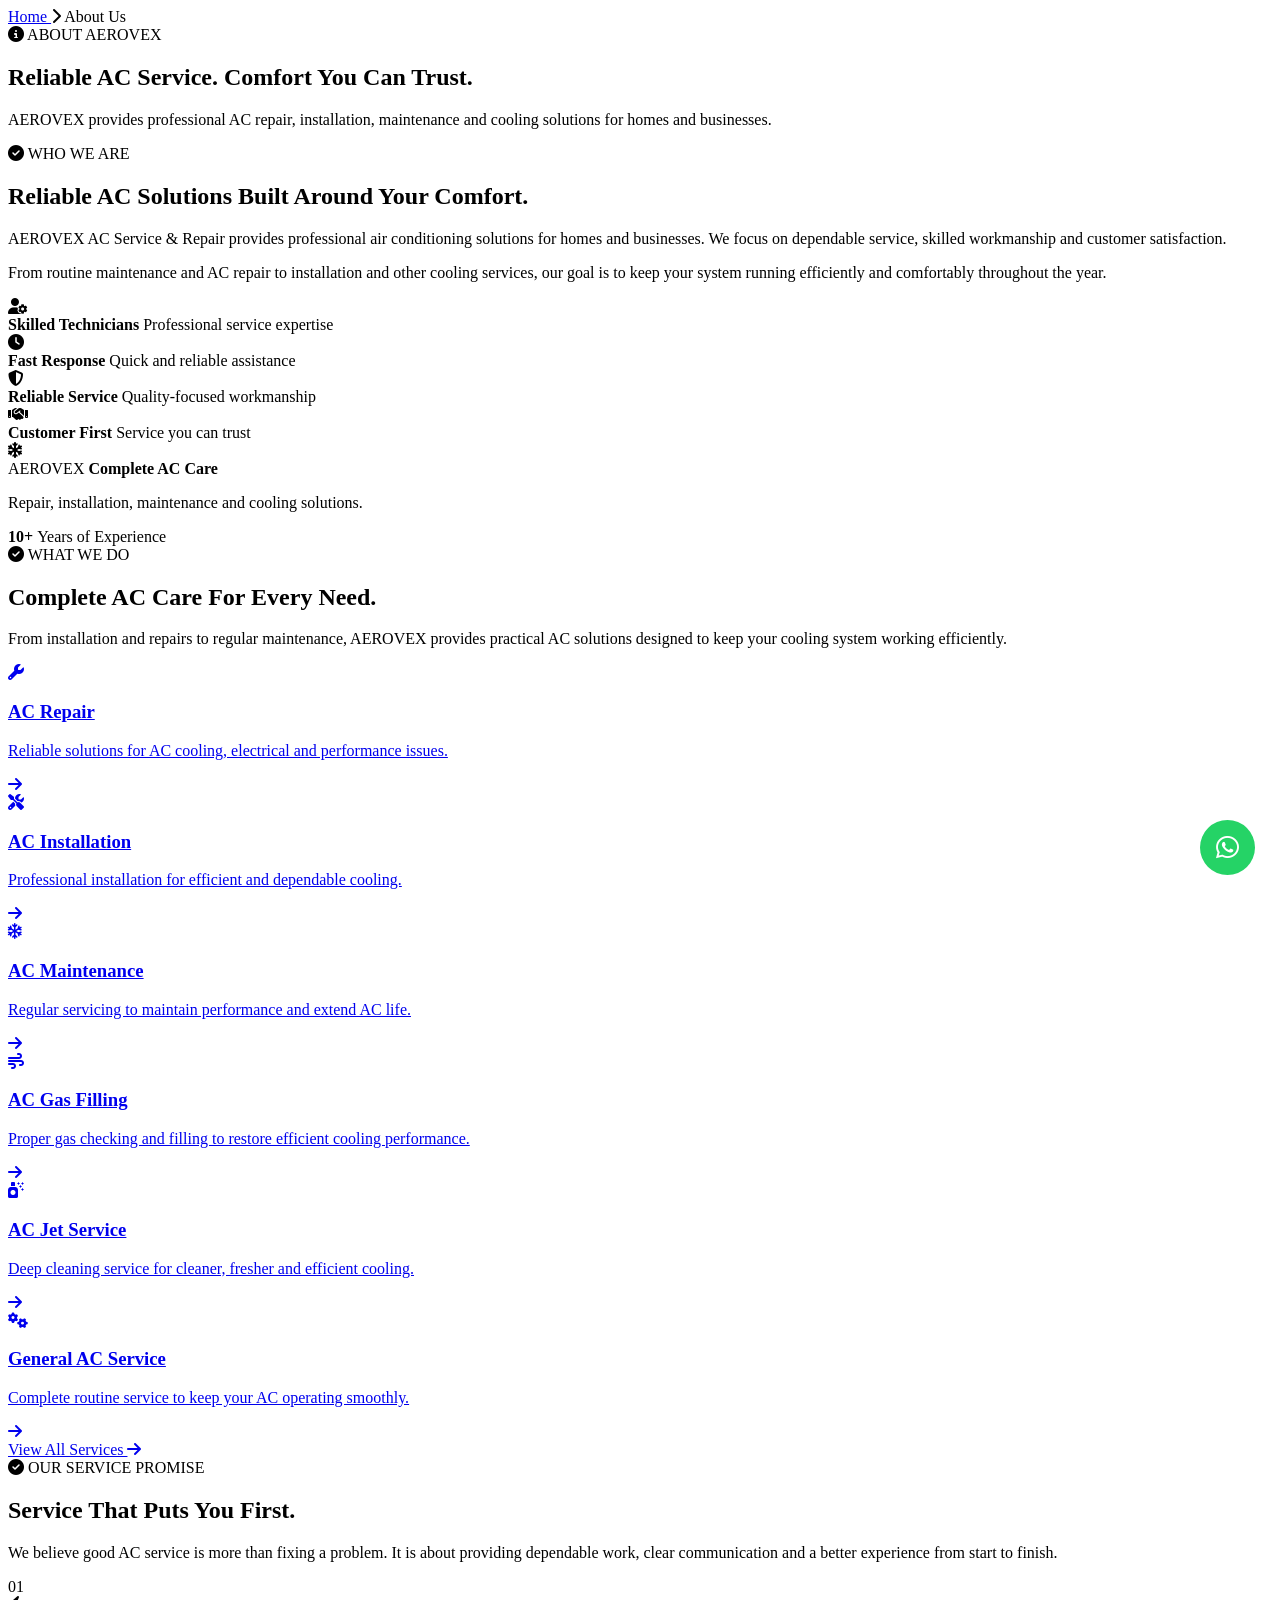
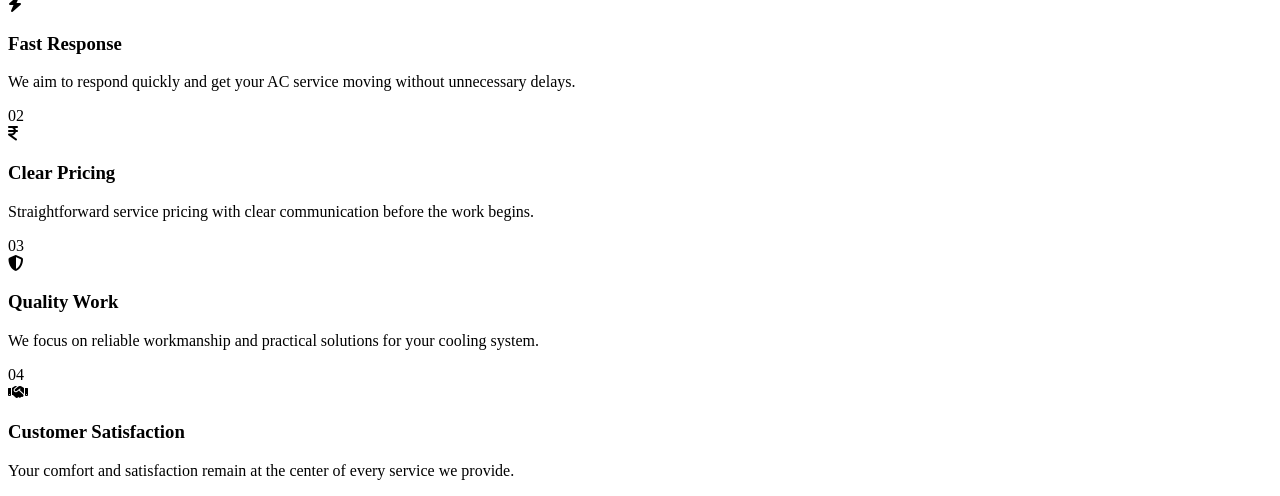
==== about.html @ 87522fe1 "Add files via upload" ====
<!DOCTYPE html>
<html lang="en">

<head>
    <meta charset="UTF-8">
    <meta name="viewport" content="width=device-width, initial-scale=1.0">

    <title>AEROVEX AC Service & Repair</title>

    <meta name="description" content="Professional AC Repair, Installation, Gas Filling & Maintenance Services.">

    <!-- Google Fonts -->
    <link rel="preconnect" href="https://fonts.googleapis.com">

    <link rel="preconnect" href="https://fonts.gstatic.com" crossorigin>

    <link
        href="https://fonts.googleapis.com/css2?family=Inter:wght@300;400;500;600;700&family=Poppins:wght@400;500;600;700;800&display=swap"
        rel="stylesheet">

    <!-- Font Awesome -->
    <link rel="stylesheet" href="https://cdnjs.cloudflare.com/ajax/libs/font-awesome/6.7.2/css/all.min.css">

    <!-- CSS -->
    <link rel="stylesheet" href="assets/css/variables.css">
    <link rel="stylesheet" href="assets/css/style.css">
    <link rel="stylesheet" href="assets/css/home.css">
    <link rel="stylesheet" href="assets/css/reusable.css">
    <link rel="stylesheet" href="assets/css/about.css">


    <!-- Favicon -->
    <link rel="icon" href="images/logo/favicon.png">
</head>

<body>


    <main>


        <!-- ==================================================
                    header
================================================== -->
        <header>
            <div id="header"></div>
        </header>


        <section class="about-hero">

            <div class="container">

                <div class="about-hero-content">

                    <div class="about-breadcrumb">

                        <a href="index.html">
                            Home
                        </a>

                        <i class="fa-solid fa-chevron-right"></i>

                        <span>
                            About Us
                        </span>

                    </div>


                    <span class="about-hero-tag">

                        <i class="fa-solid fa-circle-info"></i>

                        ABOUT AEROVEX

                    </span>


                    <h1>
                        Reliable AC Service.
                        <span>Comfort You Can Trust.</span>
                    </h1>


                    <p>
                        AEROVEX provides professional AC repair, installation,
                        maintenance and cooling solutions for homes and businesses.
                    </p>

                </div>

            </div>

        </section>


        <!-- =====================================================
     WHO WE ARE
===================================================== -->

        <section class="about-who">

            <div class="container">

                <div class="about-who-wrapper">

                    <!-- LEFT CONTENT -->

                    <div class="about-who-content">

                        <span class="about-section-tag">

                            <i class="fa-solid fa-circle-check"></i>

                            WHO WE ARE

                        </span>


                        <h2>
                            Reliable AC Solutions
                            <span>Built Around Your Comfort.</span>
                        </h2>


                        <p>
                            AEROVEX AC Service & Repair provides professional
                            air conditioning solutions for homes and businesses.
                            We focus on dependable service, skilled workmanship
                            and customer satisfaction.
                        </p>


                        <p>
                            From routine maintenance and AC repair to installation
                            and other cooling services, our goal is to keep your
                            system running efficiently and comfortably throughout
                            the year.
                        </p>


                        <!-- Highlights -->

                        <div class="about-who-highlights">

                            <div class="about-highlight">

                                <div class="about-highlight-icon">
                                    <i class="fa-solid fa-user-gear"></i>
                                </div>

                                <div>
                                    <strong>
                                        Skilled Technicians
                                    </strong>

                                    <span>
                                        Professional service expertise
                                    </span>
                                </div>

                            </div>


                            <div class="about-highlight">

                                <div class="about-highlight-icon">
                                    <i class="fa-solid fa-clock"></i>
                                </div>

                                <div>
                                    <strong>
                                        Fast Response
                                    </strong>

                                    <span>
                                        Quick and reliable assistance
                                    </span>
                                </div>

                            </div>


                            <div class="about-highlight">

                                <div class="about-highlight-icon">
                                    <i class="fa-solid fa-shield-halved"></i>
                                </div>

                                <div>
                                    <strong>
                                        Reliable Service
                                    </strong>

                                    <span>
                                        Quality-focused workmanship
                                    </span>

                                </div>

                            </div>


                            <div class="about-highlight">

                                <div class="about-highlight-icon">
                                    <i class="fa-solid fa-handshake"></i>
                                </div>

                                <div>
                                    <strong>
                                        Customer First
                                    </strong>

                                    <span>
                                        Service you can trust
                                    </span>

                                </div>

                            </div>

                        </div>

                    </div>


                    <!-- RIGHT VISUAL -->

                    <div class="about-who-visual">

                        <div class="about-info-card">

                            <div class="about-info-icon">
                                <i class="fa-solid fa-snowflake"></i>
                            </div>

                            <span>
                                AEROVEX
                            </span>

                            <strong>
                                Complete AC
                                Care
                            </strong>

                            <p>
                                Repair, installation,
                                maintenance and
                                cooling solutions.
                            </p>

                        </div>


                        <div class="about-stat-card">

                            <strong>
                                10+
                            </strong>

                            <span>
                                Years of
                                Experience
                            </span>

                        </div>

                    </div>

                </div>

            </div>

        </section>




        <!-- =====================================================
     WHAT WE DO
===================================================== -->

        <section class="about-services">

            <div class="container">

                <!-- Section Heading -->

                <div class="about-services-heading">

                    <span class="about-section-tag">

                        <i class="fa-solid fa-circle-check"></i>

                        WHAT WE DO

                    </span>


                    <h2>
                        Complete AC Care
                        <span>For Every Need.</span>
                    </h2>


                    <p>
                        From installation and repairs to regular maintenance,
                        AEROVEX provides practical AC solutions designed to keep
                        your cooling system working efficiently.
                    </p>

                </div>


                <!-- Services Grid -->

                <div class="about-services-grid">


                    <!-- Repair -->

                    <a href="repair.html" class="about-service-card">

                        <div class="about-service-icon">

                            <i class="fa-solid fa-wrench"></i>

                        </div>

                        <div class="about-service-content">

                            <h3>
                                AC Repair
                            </h3>

                            <p>
                                Reliable solutions for AC cooling,
                                electrical and performance issues.
                            </p>

                        </div>

                        <span class="about-service-arrow">

                            <i class="fa-solid fa-arrow-right"></i>

                        </span>

                    </a>


                    <!-- Installation -->

                    <a href="installation.html" class="about-service-card">

                        <div class="about-service-icon">

                            <i class="fa-solid fa-screwdriver-wrench"></i>

                        </div>

                        <div class="about-service-content">

                            <h3>
                                AC Installation
                            </h3>

                            <p>
                                Professional installation for efficient
                                and dependable cooling.
                            </p>

                        </div>

                        <span class="about-service-arrow">

                            <i class="fa-solid fa-arrow-right"></i>

                        </span>

                    </a>


                    <!-- Maintenance -->

                    <a href="maintenance.html" class="about-service-card">

                        <div class="about-service-icon">

                            <i class="fa-regular fa-snowflake"></i>

                        </div>

                        <div class="about-service-content">

                            <h3>
                                AC Maintenance
                            </h3>

                            <p>
                                Regular servicing to maintain performance
                                and extend AC life.
                            </p>

                        </div>

                        <span class="about-service-arrow">

                            <i class="fa-solid fa-arrow-right"></i>

                        </span>

                    </a>


                    <!-- Gas Filling -->

                    <a href="services.html" class="about-service-card">

                        <div class="about-service-icon">

                            <i class="fa-solid fa-wind"></i>

                        </div>

                        <div class="about-service-content">

                            <h3>
                                AC Gas Filling
                            </h3>

                            <p>
                                Proper gas checking and filling to restore
                                efficient cooling performance.
                            </p>

                        </div>

                        <span class="about-service-arrow">

                            <i class="fa-solid fa-arrow-right"></i>

                        </span>

                    </a>


                    <!-- Jet Service -->

                    <a href="services.html" class="about-service-card">

                        <div class="about-service-icon">

                            <i class="fa-solid fa-spray-can-sparkles"></i>

                        </div>

                        <div class="about-service-content">

                            <h3>
                                AC Jet Service
                            </h3>

                            <p>
                                Deep cleaning service for cleaner,
                                fresher and efficient cooling.
                            </p>

                        </div>

                        <span class="about-service-arrow">

                            <i class="fa-solid fa-arrow-right"></i>

                        </span>

                    </a>


                    <!-- General Service -->

                    <a href="services.html" class="about-service-card">

                        <div class="about-service-icon">

                            <i class="fa-solid fa-gears"></i>

                        </div>

                        <div class="about-service-content">

                            <h3>
                                General AC Service
                            </h3>

                            <p>
                                Complete routine service to keep your
                                AC operating smoothly.
                            </p>

                        </div>

                        <span class="about-service-arrow">

                            <i class="fa-solid fa-arrow-right"></i>

                        </span>

                    </a>

                </div>


                <!-- View All -->

                <div class="about-services-action">

                    <a href="services.html" class="about-services-btn">

                        View All Services

                        <i class="fa-solid fa-arrow-right"></i>

                    </a>

                </div>

            </div>

        </section>




        <!-- =====================================================
     OUR SERVICE PROMISE
===================================================== -->

        <section class="service-promise">

            <div class="container">

                <div class="promise-wrapper">

                    <!-- LEFT -->

                    <div class="promise-heading">

                        <span class="about-section-tag">

                            <i class="fa-solid fa-circle-check"></i>

                            OUR SERVICE PROMISE

                        </span>

                        <h2>
                            Service That Puts
                            <span>You First.</span>
                        </h2>

                        <p>
                            We believe good AC service is more than fixing a problem.
                            It is about providing dependable work, clear communication
                            and a better experience from start to finish.
                        </p>

                    </div>


                    <!-- RIGHT -->

                    <div class="promise-list">

                        <div class="promise-item">

                            <div class="promise-number">
                                01
                            </div>

                            <div class="promise-icon">
                                <i class="fa-solid fa-bolt"></i>
                            </div>

                            <div class="promise-content">

                                <h3>
                                    Fast Response
                                </h3>

                                <p>
                                    We aim to respond quickly and get your AC
                                    service moving without unnecessary delays.
                                </p>

                            </div>

                        </div>


                        <div class="promise-item">

                            <div class="promise-number">
                                02
                            </div>

                            <div class="promise-icon">
                                <i class="fa-solid fa-indian-rupee-sign"></i>
                            </div>

                            <div class="promise-content">

                                <h3>
                                    Clear Pricing
                                </h3>

                                <p>
                                    Straightforward service pricing with clear
                                    communication before the work begins.
                                </p>

                            </div>

                        </div>


                        <div class="promise-item">

                            <div class="promise-number">
                                03
                            </div>

                            <div class="promise-icon">
                                <i class="fa-solid fa-shield-halved"></i>
                            </div>

                            <div class="promise-content">

                                <h3>
                                    Quality Work
                                </h3>

                                <p>
                                    We focus on reliable workmanship and practical
                                    solutions for your cooling system.
                                </p>

                            </div>

                        </div>


                        <div class="promise-item">

                            <div class="promise-number">
                                04
                            </div>

                            <div class="promise-icon">
                                <i class="fa-solid fa-handshake"></i>
                            </div>

                            <div class="promise-content">

                                <h3>
                                    Customer Satisfaction
                                </h3>

                                <p>
                                    Your comfort and satisfaction remain at the
                                    center of every service we provide.
                                </p>

                            </div>

                        </div>

                    </div>

                </div>

            </div>

        </section>



        <!-- =====================================================
     CTA
===================================================== -->
        <section class="cta">
            <div id="cta"></div>
        </section>




        <!-- =====================================================
     Footer SECTION
===================================================== -->
        <section>
            <div id="footer"></div>
        </section>

    </main>

    <!-- Floating WhatsApp -->

    <a href="https://wa.me/919876543210" target="_blank" rel="noopener" style="
        position: fixed;
        right: 25px;
        bottom: 25px;
        width: 55px;
        height: 55px;
        background: #25D366;
        color: white;
        border-radius: 50%;
        display: flex;
        align-items: center;
        justify-content: center;
        font-size: 26px;
        text-decoration: none;
        z-index: 999999;
    ">
        <i class="fa-brands fa-whatsapp"></i>
    </a>

    <!-- JavaScript -->

    <script src="js/main.js"></script>


</body>

</html>
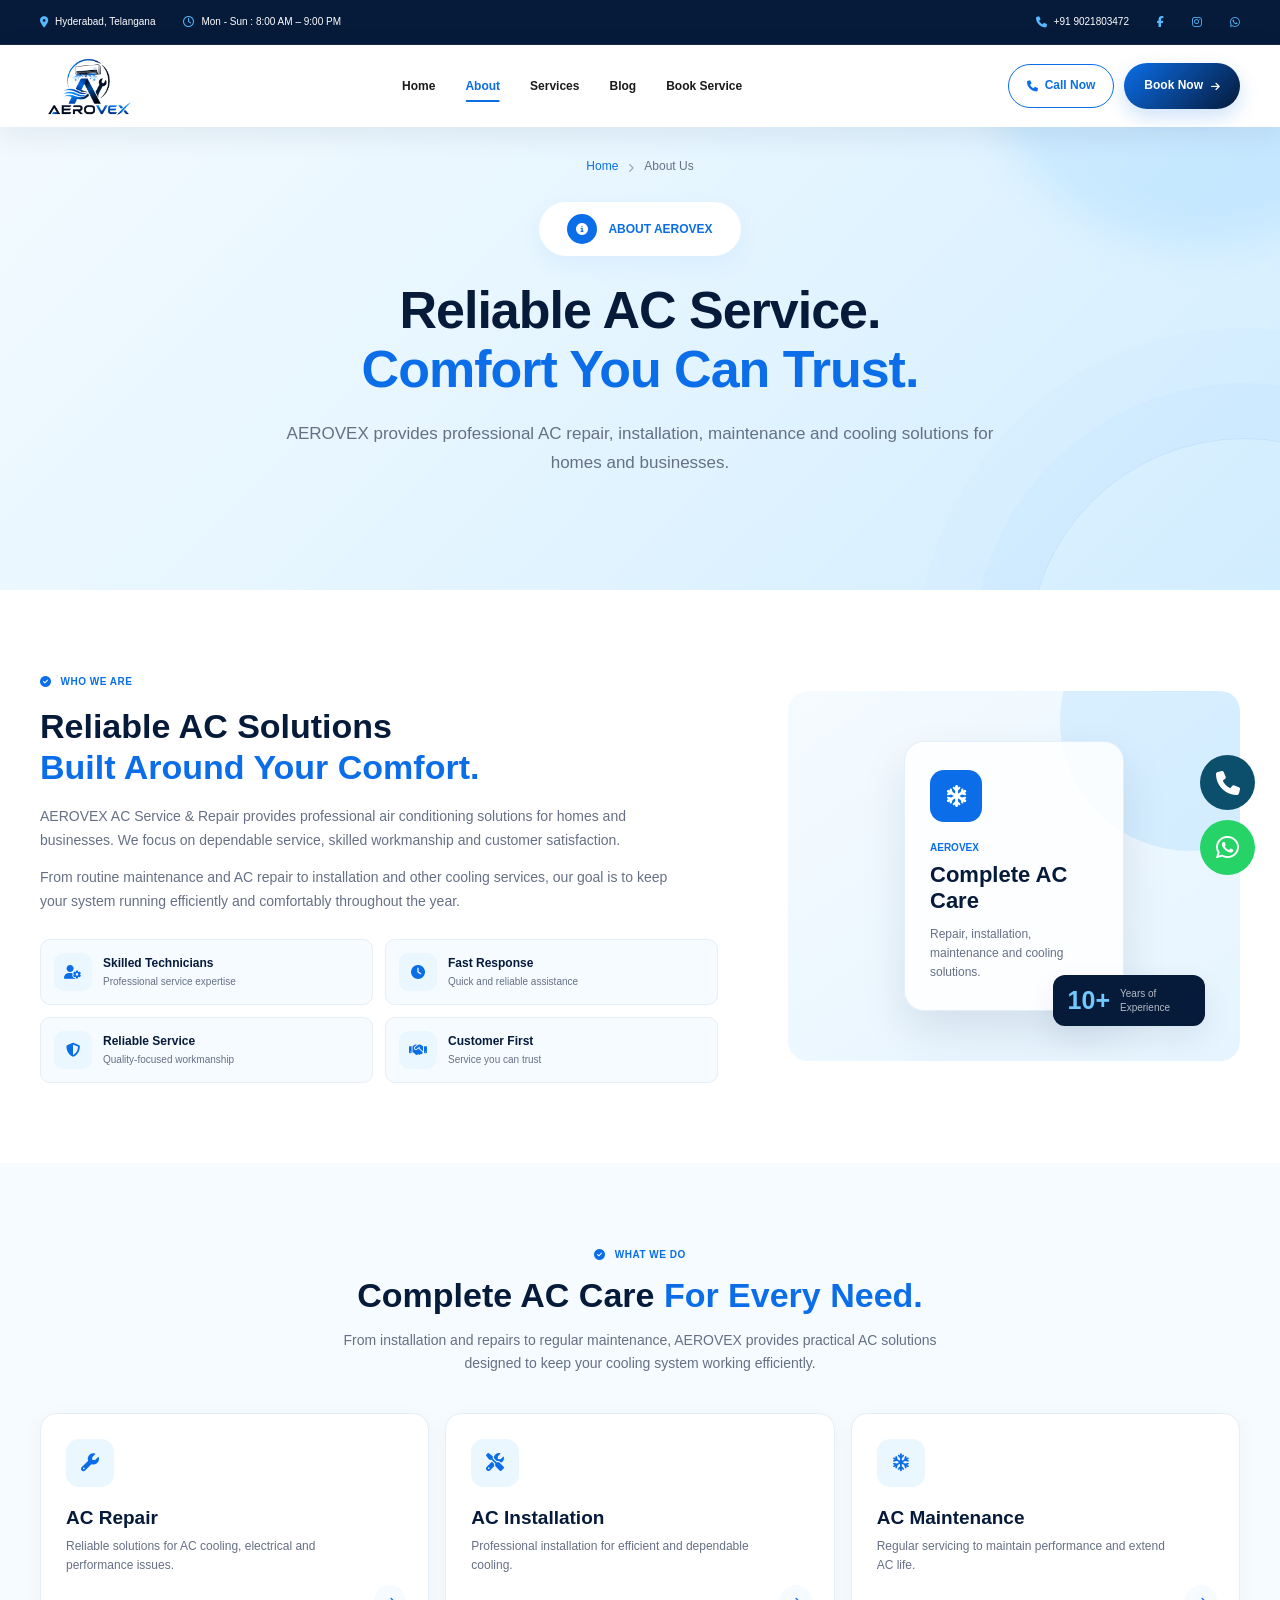
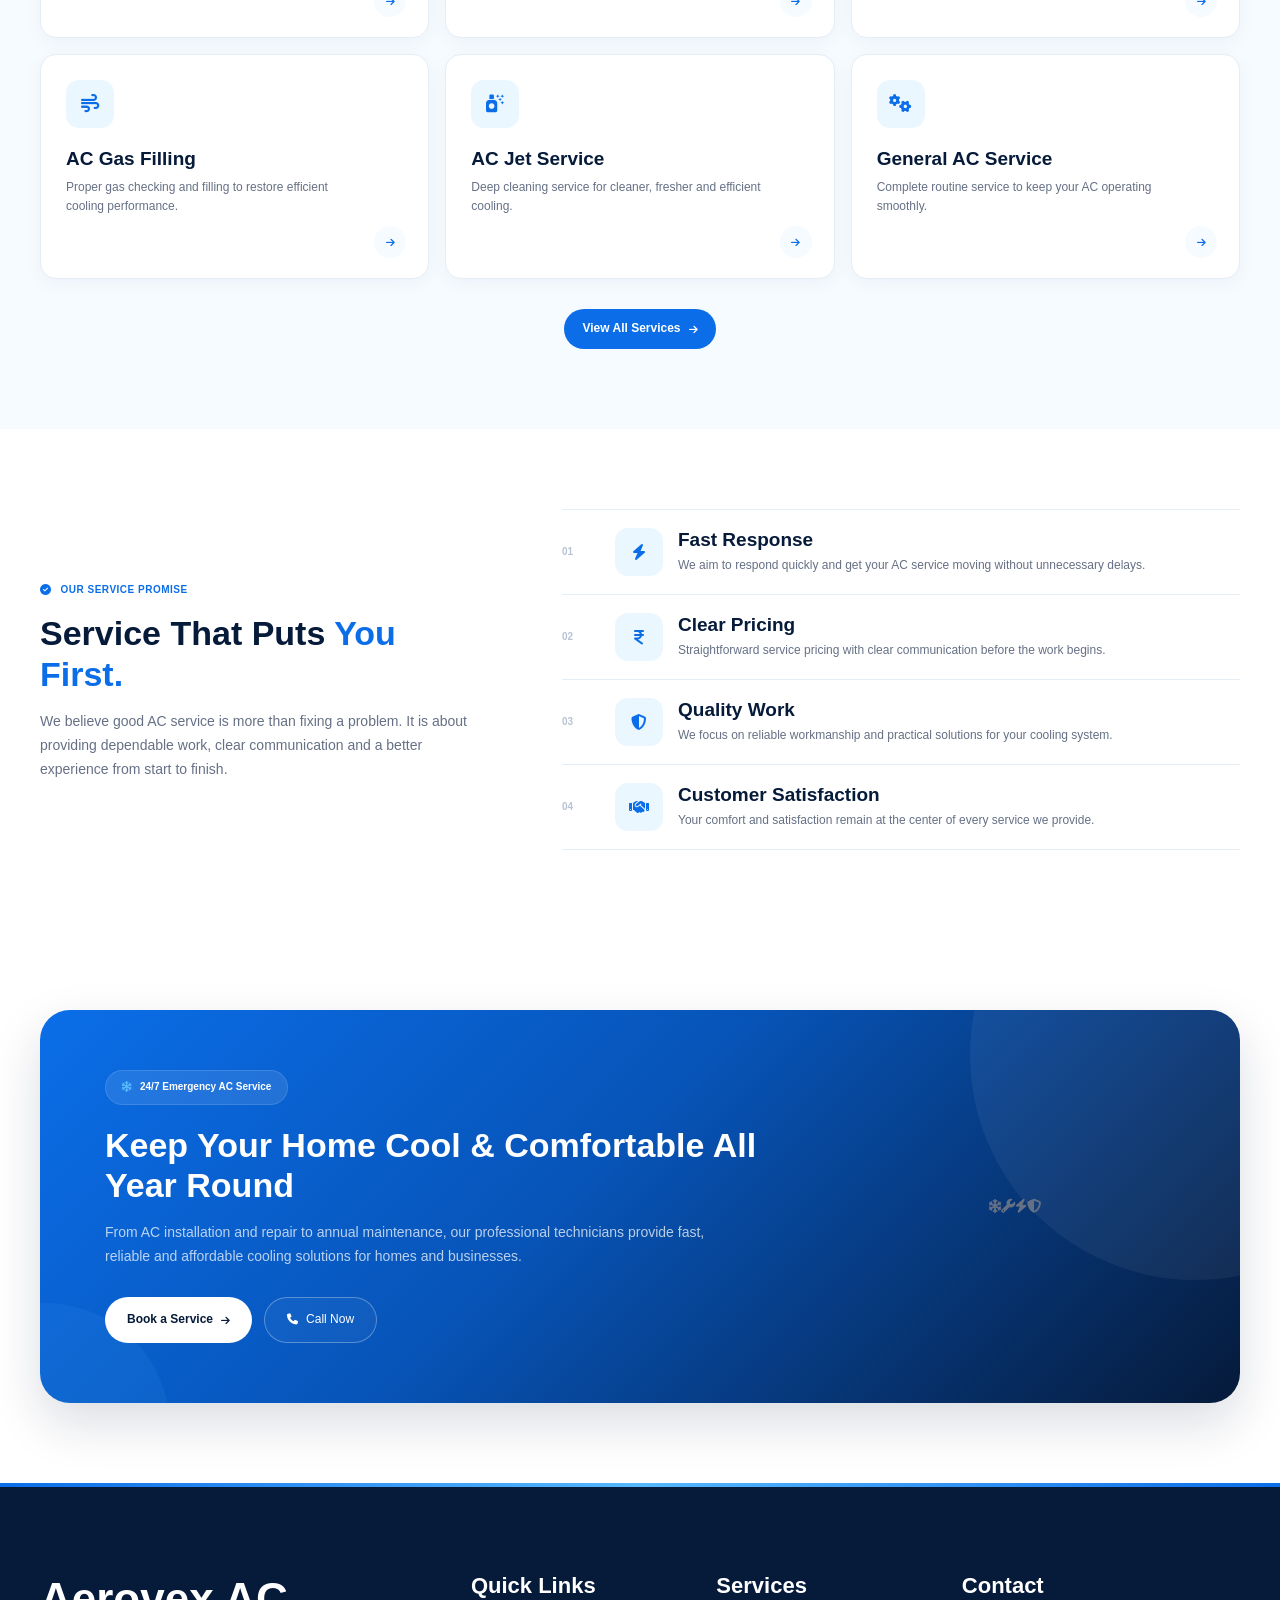
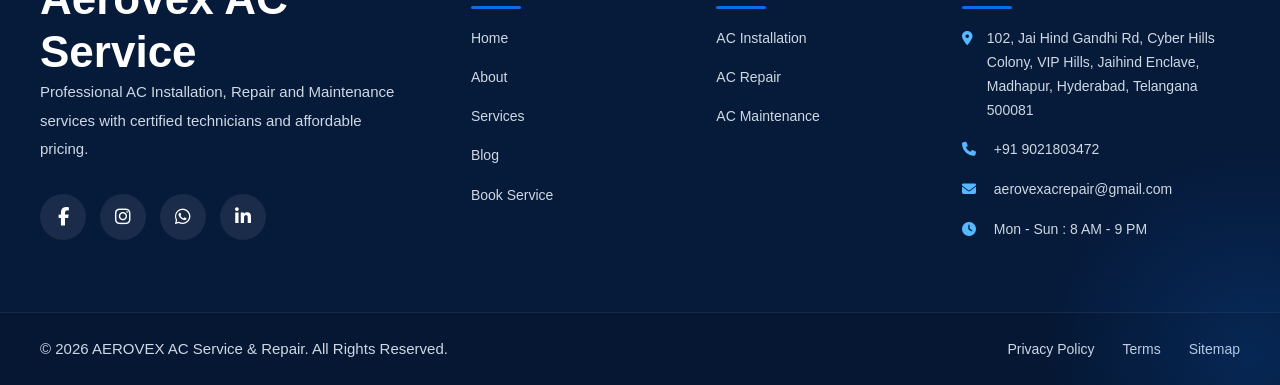
==== commit 3c5e05af: "Update about.html" ====
--- a/about.html
+++ b/about.html
@@ -705,6 +705,25 @@
         </section>
 
     </main>
+<!-- Call Button -->
+<a href="tel:+919021803472" style="
+    position: fixed;
+    right: 25px;
+    bottom: 90px;
+    width: 55px;
+    height: 55px;
+    background: #0B4F6C;
+    color: white;
+    border-radius: 50%;
+    display: flex;
+    align-items: center;
+    justify-content: center;
+    font-size: 24px;
+    text-decoration: none;
+    z-index: 999999;
+">
+    <i class="fa-solid fa-phone"></i>
+</a>
 
     <!-- Floating WhatsApp -->
 
@@ -734,4 +753,4 @@
 
 </body>
 
-</html>+</html>
--- a/assets/css/variables.css
+++ b/assets/css/variables.css
@@ -0,0 +1,189 @@
+/* =====================================================
+   AEROVEX GLOBAL VARIABLES
+===================================================== */
+
+:root {
+
+   /* ==============================
+       COLORS
+    ============================== */
+
+   --primary-blue: #0B6EE8;
+   --dark-navy: #061A3A;
+   --deep-blue: #0754B8;
+   --sky-blue: #56B8FF;
+
+   --light-blue: #EAF7FF;
+   --soft-blue: #F5FBFF;
+
+   --white: #FFFFFF;
+   --black: #111827;
+
+   --text-dark: #172B4D;
+   --text-body: #667085;
+   --text-light: #98A2B3;
+
+   --border-light: #E5EDF5;
+
+
+   /* ==============================
+       FONTS
+    ============================== */
+
+   --font-heading: "Poppins", sans-serif;
+   --font-body: "Inter", sans-serif;
+
+
+   /* ==============================
+       GLOBAL FONT SIZES
+    ============================== */
+
+   --fs-xs: 10px;
+   --fs-sm: 12px;
+   --fs-base: 14px;
+   --fs-md: 15px;
+   --fs-lg: 17px;
+
+
+   /* ==============================
+       HEADINGS
+    ============================== */
+
+   --fs-h6: 16px;
+   --fs-h5: 19px;
+   --fs-h4: 22px;
+   --fs-h3: 26px;
+   --fs-h2: 34px;
+   --fs-h1: 44px;
+
+
+   /* ==============================
+       LINE HEIGHT
+    ============================== */
+
+   --lh-tight: 1.15;
+
+   --lh-heading: 1.20;
+
+   --lh-body: 1.65;
+
+
+   /* ==============================
+       SPACING
+    ============================== */
+
+   --section-padding: 80px;
+
+   --container-width: 1200px;
+
+
+   /* ==============================
+       BORDER RADIUS
+    ============================== */
+
+   --radius-sm: 7px;
+
+   --radius-md: 10px;
+
+   --radius-lg: 16px;
+
+   --radius-xl: 20px;
+
+
+   /* ==============================
+       SHADOWS
+    ============================== */
+
+   --shadow-sm:
+      0 5px 15px rgba(6, 26, 58, 0.06);
+
+   --shadow-md:
+      0 12px 30px rgba(6, 26, 58, 0.08);
+
+   --shadow-lg:
+      0 20px 50px rgba(6, 26, 58, 0.12);
+
+}
+
+
+/* =====================================================
+   TABLET
+===================================================== */
+
+@media (max-width: 991px) {
+
+   :root {
+
+      --fs-h1: 38px;
+
+      --fs-h2: 31px;
+
+      --fs-h3: 24px;
+
+      --fs-h4: 21px;
+
+      --fs-h5: 18px;
+
+      --fs-base: 14px;
+
+      --section-padding: 70px;
+
+   }
+
+}
+
+
+/* =====================================================
+   MOBILE
+===================================================== */
+
+@media (max-width: 767px) {
+
+   :root {
+
+      --fs-base: 13px;
+
+      --fs-sm: 11px;
+
+      --fs-h1: 32px;
+
+      --fs-h2: 27px;
+
+      --fs-h3: 22px;
+
+      --fs-h4: 19px;
+
+      --fs-h5: 17px;
+
+      --section-padding: 60px;
+
+   }
+
+}
+
+
+/* =====================================================
+   SMALL MOBILE
+===================================================== */
+
+@media (max-width: 480px) {
+
+   :root {
+
+      --fs-h1: 29px;
+
+      --fs-h2: 25px;
+
+      --fs-h3: 21px;
+
+      --fs-h4: 18px;
+
+      --fs-h5: 16px;
+
+      --fs-base: 13px;
+
+      --section-padding: 55px;
+
+   }
+
+}
--- a/assets/css/style.css
+++ b/assets/css/style.css
@@ -0,0 +1,209 @@
+/* =====================================================
+   AEROVEX GLOBAL RESET
+===================================================== */
+
+* {
+    margin: 0;
+    padding: 0;
+    box-sizing: border-box;
+}
+
+
+/* =====================================================
+   HTML
+===================================================== */
+
+html {
+    scroll-behavior: smooth;
+}
+
+
+/* =====================================================
+   BODY
+===================================================== */
+
+body {
+    margin: 0;
+
+    font-family: var(--font-body);
+
+    font-size: var(--fs-base);
+
+    font-weight: 400;
+
+    line-height: var(--lh-body);
+
+    color: var(--text-body);
+
+    background: var(--white);
+
+    overflow-x: hidden;
+}
+
+
+/* =====================================================
+   HEADINGS
+===================================================== */
+
+h1,
+h2,
+h3,
+h4,
+h5,
+h6 {
+    margin: 0;
+
+    font-family: var(--font-heading);
+
+    color: var(--dark-navy);
+
+    line-height: var(--lh-heading);
+
+    font-weight: 600;
+}
+
+
+h1 {
+    font-size: var(--fs-h1);
+}
+
+
+h2 {
+    font-size: var(--fs-h2);
+}
+
+
+h3 {
+    font-size: var(--fs-h3);
+}
+
+
+h4 {
+    font-size: var(--fs-h4);
+}
+
+
+h5 {
+    font-size: var(--fs-h5);
+}
+
+
+h6 {
+    font-size: var(--fs-h6);
+}
+
+
+/* =====================================================
+   PARAGRAPH
+===================================================== */
+
+p {
+    margin: 0;
+
+    font-family: var(--font-body);
+
+    font-size: var(--fs-base);
+
+    line-height: var(--lh-body);
+}
+
+
+/* =====================================================
+   LINKS
+===================================================== */
+
+a {
+    color: inherit;
+
+    text-decoration: none;
+}
+
+
+/* =====================================================
+   IMAGES
+===================================================== */
+
+img {
+    display: block;
+
+    max-width: 100%;
+
+    height: auto;
+}
+
+
+/* =====================================================
+   BUTTONS
+===================================================== */
+
+button,
+input,
+textarea,
+select {
+    font-family: inherit;
+}
+
+
+/* =====================================================
+   CONTAINER
+===================================================== */
+
+.container {
+    width: min(var(--container-width),
+            calc(100% - 40px));
+
+    margin: 0 auto;
+}
+
+
+/* =====================================================
+   LISTS
+===================================================== */
+
+ul,
+ol {
+    margin: 0;
+    padding: 0;
+
+    list-style: none;
+}
+
+
+/* =====================================================
+   TABLET
+===================================================== */
+
+@media (max-width: 991px) {
+
+    .container {
+        width: min(var(--container-width),
+                calc(100% - 32px));
+    }
+
+}
+
+
+/* =====================================================
+   MOBILE
+===================================================== */
+
+@media (max-width: 767px) {
+
+    .container {
+        width: calc(100% - 30px);
+    }
+
+}
+
+
+/* =====================================================
+   SMALL MOBILE
+===================================================== */
+
+@media (max-width: 480px) {
+
+    .container {
+        width: calc(100% - 24px);
+    }
+
+}
--- a/assets/css/home.css
+++ b/assets/css/home.css
@@ -0,0 +1,4556 @@
+    /* =========================================================
+    AEROVEX - HOME PAGE
+    HERO SECTION
+    Complete Responsive CSS
+    ========================================================= */
+
+
+    /* =========================================================
+    HERO
+    ========================================================= */
+
+    .hero {
+        position: relative;
+
+        width: 100%;
+        overflow: hidden;
+
+        padding: 90px 0 100px;
+
+        background:
+            radial-gradient(circle at 85% 15%,
+                rgba(86, 184, 255, 0.32) 0%,
+                rgba(86, 184, 255, 0.12) 25%,
+                transparent 52%),
+            radial-gradient(circle at 8% 85%,
+                rgba(11, 110, 232, 0.16) 0%,
+                rgba(11, 110, 232, 0.05) 30%,
+                transparent 55%),
+            linear-gradient(135deg,
+                #f5fbff 0%,
+                #dff4ff 38%,
+                #eaf8ff 65%,
+                #ffffff 100%);
+    }
+
+
+    /* =========================================================
+    CONTAINER
+    ========================================================= */
+
+    .hero>.container {
+        width: min(1320px, 92%);
+        margin: 0 auto;
+
+        position: relative;
+        z-index: 5;
+    }
+
+
+    /* =========================================================
+    BACKGROUND DECORATION
+    ========================================================= */
+
+    .hero-bg-circle {
+        position: absolute;
+
+        border-radius: 50%;
+
+        pointer-events: none;
+
+        z-index: 0;
+    }
+
+
+    /* Top-right */
+
+    .hero-bg-circle-1 {
+        width: 520px;
+        height: 520px;
+
+        top: -270px;
+        right: -180px;
+
+        background:
+            radial-gradient(circle,
+                rgba(86, 184, 255, 0.35),
+                rgba(86, 184, 255, 0.08) 55%,
+                transparent 72%);
+
+        filter: blur(8px);
+
+        animation: heroCircleOne 12s ease-in-out infinite;
+    }
+
+
+    /* Bottom-left */
+
+    .hero-bg-circle-2 {
+        width: 430px;
+        height: 430px;
+
+        left: -230px;
+        bottom: -250px;
+
+        background:
+            radial-gradient(circle,
+                rgba(11, 110, 232, 0.20),
+                rgba(11, 110, 232, 0.05) 55%,
+                transparent 72%);
+
+        filter: blur(10px);
+
+        animation: heroCircleTwo 14s ease-in-out infinite;
+    }
+
+
+    /* =========================================================
+    HERO WRAPPER
+    ========================================================= */
+
+    .hero-wrapper {
+        display: grid;
+
+        grid-template-columns:
+            minmax(0, 1fr) minmax(420px, 0.9fr);
+
+        align-items: center;
+
+        gap: 70px;
+
+        min-height: 610px;
+    }
+
+
+    /* =========================================================
+    HERO CONTENT
+    ========================================================= */
+
+    .hero-content {
+        position: relative;
+
+        z-index: 10;
+
+        max-width: 680px;
+        min-height: 460px;
+    }
+
+
+    /* =========================================================
+    BADGE
+    ========================================================= */
+
+    .hero-badge {
+        display: inline-flex;
+
+        align-items: center;
+
+        gap: 9px;
+
+        padding: 11px 18px;
+
+        margin-bottom: 23px;
+
+        border: 1px solid rgba(11, 110, 232, 0.10);
+
+        border-radius: 50px;
+
+        background: rgba(255, 255, 255, 0.78);
+
+        color: #0b6ee8;
+
+        font-family: "Poppins", sans-serif;
+
+        font-size: 14px;
+
+        font-weight: 600;
+
+        line-height: 1;
+
+        box-shadow:
+            0 8px 25px rgba(11, 110, 232, 0.08);
+
+        backdrop-filter: blur(12px);
+        -webkit-backdrop-filter: blur(12px);
+
+        animation:
+            heroFadeUp 0.8s ease both;
+    }
+
+
+    .hero-badge-icon {
+        display: flex;
+
+        align-items: center;
+        justify-content: center;
+
+        font-size: 16px;
+    }
+
+
+    /* =========================================================
+    HEADING
+    ========================================================= */
+
+    .hero-content h1 {
+        max-width: 680px;
+
+        margin: 0 0 22px;
+
+        color: #061a3a;
+
+        font-family: "Poppins", sans-serif;
+
+        font-size: clamp(42px, 5vw, 68px);
+
+        font-weight: 700;
+
+        line-height: 1.08;
+
+        letter-spacing: -1.8px;
+
+        animation:
+            heroFadeUp 0.8s 0.12s ease both;
+    }
+
+
+    .hero-content h1 span {
+        position: relative;
+
+        display: inline-block;
+
+        color: #0b6ee8;
+    }
+
+
+    /* Blue underline */
+
+    .hero-content h1 span::after {
+        content: "";
+
+        position: absolute;
+
+        left: 2px;
+        right: 2px;
+
+        bottom: -5px;
+
+        height: 4px;
+
+        border-radius: 20px;
+
+        background: rgba(86, 184, 255, 0.35);
+
+        transform: scaleX(0);
+
+        transform-origin: left;
+
+        animation:
+            heroUnderline 0.8s 0.8s ease forwards;
+    }
+
+
+    /* =========================================================
+    DESCRIPTION
+    ========================================================= */
+
+    .hero-content>p {
+        max-width: 600px;
+
+        margin: 0 0 34px;
+
+        color: #5f6f82;
+
+        font-family: "Inter", sans-serif;
+
+        font-size: 17px;
+
+        font-weight: 400;
+
+        line-height: 1.8;
+
+        animation:
+            heroFadeUp 0.8s 0.24s ease both;
+    }
+
+
+    /* =========================================================
+    BUTTON AREA
+    ========================================================= */
+
+    .hero-buttons {
+        display: flex;
+
+        align-items: center;
+
+        gap: 14px;
+
+        margin-bottom: 32px;
+
+        animation:
+            heroFadeUp 0.8s 0.36s ease both;
+    }
+
+
+    /* =========================================================
+    COMMON BUTTON
+    ========================================================= */
+
+    .hero-btn {
+        min-height: 54px;
+
+        padding: 0 25px;
+
+        display: inline-flex;
+
+        align-items: center;
+
+        justify-content: center;
+
+        gap: 10px;
+
+        border-radius: 12px;
+
+        font-family: "Poppins", sans-serif;
+
+        font-size: 15px;
+
+        font-weight: 600;
+
+        text-decoration: none;
+
+        white-space: nowrap;
+
+        transition:
+            transform 0.3s ease,
+            box-shadow 0.3s ease,
+            background 0.3s ease,
+            border-color 0.3s ease,
+            color 0.3s ease;
+    }
+
+
+    /* =========================================================
+    PRIMARY BUTTON
+    ========================================================= */
+
+    .hero-btn-primary {
+        color: #ffffff;
+
+        background:
+            linear-gradient(135deg,
+                #0b6ee8 0%,
+                #0754b8 100%);
+
+        box-shadow:
+            0 12px 28px rgba(11, 110, 232, 0.25);
+    }
+
+
+    .hero-btn-primary:hover {
+        color: #ffffff;
+
+        transform: translateY(-3px);
+
+        box-shadow:
+            0 18px 38px rgba(11, 110, 232, 0.34);
+    }
+
+
+    .hero-btn-primary i {
+        transition:
+            transform 0.3s ease;
+    }
+
+
+    .hero-btn-primary:hover i {
+        transform: translateX(4px);
+    }
+
+
+    /* =========================================================
+    SECONDARY BUTTON
+    ========================================================= */
+
+    .hero-btn-secondary {
+        color: #061a3a;
+
+        background: rgba(255, 255, 255, 0.82);
+
+        border: 1.5px solid #cfe2f3;
+
+        box-shadow:
+            0 8px 22px rgba(0, 0, 0, 0.04);
+    }
+
+
+    .hero-btn-secondary:hover {
+        color: #0b6ee8;
+
+        border-color: #0b6ee8;
+
+        transform: translateY(-3px);
+
+        box-shadow:
+            0 14px 28px rgba(11, 110, 232, 0.12);
+    }
+
+
+    .hero-btn-secondary i {
+        color: #0b6ee8;
+    }
+
+
+    /* =========================================================
+    HERO FEATURES
+    ========================================================= */
+
+    .hero-features {
+        display: flex;
+
+        align-items: center;
+
+        flex-wrap: wrap;
+
+        gap: 10px 20px;
+
+        animation:
+            heroFadeUp 0.8s 0.48s ease both;
+    }
+
+
+    .hero-feature {
+        display: inline-flex;
+
+        align-items: center;
+
+        gap: 7px;
+
+        color: #344054;
+
+        font-family: "Inter", sans-serif;
+
+        font-size: 13px;
+
+        font-weight: 500;
+
+        white-space: nowrap;
+    }
+
+
+    .hero-feature i {
+        color: #0b6ee8;
+
+        font-size: 14px;
+    }
+
+
+    /* =========================================================
+    HERO VISUAL
+    ========================================================= */
+
+    .hero-visual {
+        position: relative;
+
+        width: 100%;
+
+        min-height: 610px;
+
+        display: flex;
+
+        align-items: center;
+
+        justify-content: center;
+
+        isolation: isolate;
+    }
+
+
+    /* =========================================================
+    IMAGE GLOW
+    ========================================================= */
+
+    .hero-image-glow {
+        position: absolute;
+
+        width: 470px;
+        height: 470px;
+
+        border-radius: 50%;
+
+        background:
+            radial-gradient(circle,
+                rgba(86, 184, 255, 0.38) 0%,
+                rgba(11, 110, 232, 0.12) 42%,
+                transparent 72%);
+
+        filter: blur(18px);
+
+        z-index: 0;
+
+        animation:
+            heroGlow 5s ease-in-out infinite;
+    }
+
+
+    /* =========================================================
+    HERO IMAGE
+    ========================================================= */
+
+    .hero-image {
+        position: relative;
+
+        width: 100%;
+
+        display: flex;
+
+        align-items: center;
+        justify-content: center;
+
+        z-index: 3;
+    }
+
+
+    .hero-image img {
+        display: block;
+
+        width: min(100%, 560px);
+
+        max-height: 610px;
+
+        height: auto;
+
+        object-fit: contain;
+
+        position: relative;
+
+        z-index: 3;
+
+        filter:
+            drop-shadow(0 25px 35px rgba(6, 26, 58, 0.12));
+
+        /*
+        IMPORTANT:
+        Only CSS floating animation.
+        No hover transform.
+        No mouse parallax.
+        */
+
+        animation:
+            heroImageFloat 5s ease-in-out infinite;
+
+        will-change: transform;
+    }
+
+
+    /* =========================================================
+    IMAGE FLOOR SHADOW
+    ========================================================= */
+
+    .hero-visual::after {
+        content: "";
+
+        position: absolute;
+
+        width: 260px;
+        height: 28px;
+
+        left: 50%;
+        bottom: 45px;
+
+        transform: translateX(-50%);
+
+        border-radius: 50%;
+
+        background:
+            rgba(6, 26, 58, 0.10);
+
+        filter: blur(18px);
+
+        z-index: 0;
+
+        animation:
+            heroShadow 5s ease-in-out infinite;
+    }
+
+
+    /* =========================================================
+    STAT CARDS
+    ========================================================= */
+
+    .hero-stat {
+        position: absolute;
+
+        display: flex;
+
+        align-items: center;
+
+        gap: 12px;
+
+        min-width: 190px;
+
+        padding: 14px 17px;
+
+        border: 1px solid rgba(255, 255, 255, 0.80);
+
+        border-radius: 17px;
+
+        background:
+            rgba(255, 255, 255, 0.90);
+
+        box-shadow:
+            0 18px 45px rgba(6, 26, 58, 0.10);
+
+        backdrop-filter: blur(14px);
+        -webkit-backdrop-filter: blur(14px);
+
+        z-index: 10;
+
+        transition:
+            box-shadow 0.3s ease,
+            border-color 0.3s ease;
+    }
+
+
+    /* Card hover - no transform */
+
+    .hero-stat:hover {
+        border-color:
+            rgba(11, 110, 232, 0.20);
+
+        box-shadow:
+            0 22px 50px rgba(11, 110, 232, 0.15);
+    }
+
+
+    /* =========================================================
+    CARD ICON
+    ========================================================= */
+
+    .hero-stat-icon {
+        width: 48px;
+        height: 48px;
+
+        flex: 0 0 48px;
+
+        display: flex;
+
+        align-items: center;
+        justify-content: center;
+
+        border-radius: 13px;
+
+        color: #ffffff;
+
+        background:
+            linear-gradient(135deg,
+                #0b6ee8,
+                #062c63);
+
+        font-size: 18px;
+
+        box-shadow:
+            0 8px 18px rgba(11, 110, 232, 0.20);
+    }
+
+
+    /* =========================================================
+    CARD CONTENT
+    ========================================================= */
+
+    .hero-stat-content {
+        display: flex;
+
+        flex-direction: column;
+
+        gap: 2px;
+    }
+
+
+    .hero-stat-content strong {
+        color: #061a3a;
+
+        font-family: "Poppins", sans-serif;
+
+        font-size: 20px;
+
+        font-weight: 700;
+
+        line-height: 1.2;
+    }
+
+
+    .hero-stat-content span {
+        color: #667085;
+
+        font-family: "Inter", sans-serif;
+
+        font-size: 12px;
+
+        font-weight: 500;
+
+        line-height: 1.4;
+    }
+
+
+    /* =========================================================
+    DESKTOP CARD POSITIONS
+    ========================================================= */
+
+    .hero-stat-rating {
+        top: 70px;
+        left: -5px;
+
+        animation:
+            heroCardFloat 4s ease-in-out infinite;
+    }
+
+
+    .hero-stat-services {
+        top: 265px;
+        right: -30px;
+
+        animation:
+            heroCardFloat 4s 0.8s ease-in-out infinite;
+    }
+
+
+    .hero-stat-experience {
+        bottom: 55px;
+        left: 15px;
+
+        animation:
+            heroCardFloat 4s 1.6s ease-in-out infinite;
+    }
+
+
+    /* =========================================================
+    ANIMATIONS
+    ========================================================= */
+
+    @keyframes heroFadeUp {
+
+        from {
+            opacity: 0;
+
+            transform: translateY(25px);
+        }
+
+        to {
+            opacity: 1;
+
+            transform: translateY(0);
+        }
+
+    }
+
+
+    @keyframes heroUnderline {
+
+        from {
+            transform: scaleX(0);
+        }
+
+        to {
+            transform: scaleX(1);
+        }
+
+    }
+
+
+    @keyframes heroImageFloat {
+
+        0%,
+        100% {
+            transform:
+                translate3d(0, 0, 0);
+        }
+
+        50% {
+            transform:
+                translate3d(0, -10px, 0);
+        }
+
+    }
+
+
+    @keyframes heroCardFloat {
+
+        0%,
+        100% {
+            transform:
+                translate3d(0, 0, 0);
+        }
+
+        50% {
+            transform:
+                translate3d(0, -8px, 0);
+        }
+
+    }
+
+
+    @keyframes heroGlow {
+
+        0%,
+        100% {
+            transform: scale(1);
+
+            opacity: 0.75;
+        }
+
+        50% {
+            transform: scale(1.08);
+
+            opacity: 1;
+        }
+
+    }
+
+
+    @keyframes heroShadow {
+
+        0%,
+        100% {
+            transform:
+                translateX(-50%) scaleX(1);
+
+            opacity: 0.65;
+        }
+
+        50% {
+            transform:
+                translateX(-50%) scaleX(0.82);
+
+            opacity: 0.35;
+        }
+
+    }
+
+
+    @keyframes heroCircleOne {
+
+        0%,
+        100% {
+            transform:
+                translate3d(0, 0, 0);
+        }
+
+        50% {
+            transform:
+                translate3d(-25px, 25px, 0);
+        }
+
+    }
+
+
+    @keyframes heroCircleTwo {
+
+        0%,
+        100% {
+            transform:
+                translate3d(0, 0, 0);
+        }
+
+        50% {
+            transform:
+                translate3d(25px, -20px, 0);
+        }
+
+    }
+
+
+    /* =========================================================
+    LARGE LAPTOP
+    ========================================================= */
+
+    @media (max-width: 1200px) {
+
+        .hero {
+            padding: 75px 0 85px;
+        }
+
+
+        .hero-wrapper {
+            grid-template-columns:
+                minmax(0, 1fr) minmax(360px, 0.85fr);
+
+            gap: 45px;
+        }
+
+
+        .hero-content h1 {
+            font-size:
+                clamp(40px, 5vw, 58px);
+        }
+
+
+        .hero-visual {
+            min-height: 540px;
+        }
+
+
+        .hero-image img {
+            max-width: 480px;
+        }
+
+
+        .hero-image-glow {
+            width: 390px;
+            height: 390px;
+        }
+
+
+        .hero-stat {
+            min-width: 175px;
+
+            padding: 12px 14px;
+        }
+
+
+        .hero-stat-rating {
+            left: -10px;
+        }
+
+
+        .hero-stat-services {
+            right: -10px;
+        }
+
+
+        .hero-stat-experience {
+            left: 0;
+        }
+
+    }
+
+
+    /* =========================================================
+    TABLET
+    ========================================================= */
+
+    @media (max-width: 991px) {
+
+        .hero {
+            padding: 65px 0 75px;
+        }
+
+
+        .hero-wrapper {
+            grid-template-columns: 1fr;
+
+            gap: 50px;
+
+            text-align: center;
+        }
+
+
+        .hero-content {
+            max-width: 720px;
+
+            margin: 0 auto;
+        }
+
+
+        .hero-content h1 {
+            max-width: 700px;
+
+            margin-left: auto;
+            margin-right: auto;
+
+            font-size:
+                clamp(38px, 6vw, 54px);
+        }
+
+
+        .hero-content>p {
+            margin-left: auto;
+            margin-right: auto;
+        }
+
+
+        .hero-buttons {
+            justify-content: center;
+        }
+
+
+        .hero-features {
+            justify-content: center;
+        }
+
+
+        .hero-visual {
+            width: min(100%, 580px);
+
+            min-height: 500px;
+
+            margin: 0 auto;
+        }
+
+
+        .hero-image img {
+            max-width: 430px;
+        }
+
+
+        .hero-image-glow {
+            width: 350px;
+            height: 350px;
+        }
+
+
+        .hero-stat-rating {
+            top: 50px;
+            left: 0;
+        }
+
+
+        .hero-stat-services {
+            top: 220px;
+            right: 0;
+        }
+
+
+        .hero-stat-experience {
+            bottom: 30px;
+            left: 15px;
+        }
+
+    }
+
+
+    /* =========================================================
+    MOBILE
+    ========================================================= */
+
+    @media (max-width: 767px) {
+
+        .hero {
+            padding: 45px 0 60px;
+        }
+
+
+        .hero>.container {
+            width:
+                calc(100% - 30px);
+        }
+
+
+        .hero-wrapper {
+            display: flex;
+
+            flex-direction: column;
+
+            gap: 35px;
+
+            min-height: auto;
+        }
+
+
+        /* CONTENT FIRST */
+
+        .hero-content {
+            order: 1;
+
+            width: 100%;
+
+            text-align: center;
+        }
+
+
+        .hero-badge {
+            padding: 9px 15px;
+
+            margin-bottom: 19px;
+
+            font-size: 12px;
+        }
+
+
+        .hero-content h1 {
+            margin-bottom: 18px;
+
+            font-size:
+                clamp(32px, 9vw, 42px);
+
+            line-height: 1.12;
+
+            letter-spacing: -0.8px;
+        }
+
+
+        .hero-content h1 span::after {
+            height: 3px;
+
+            bottom: -2px;
+        }
+
+
+        .hero-content>p {
+            margin-bottom: 27px;
+
+            font-size: 15px;
+
+            line-height: 1.7;
+        }
+
+
+        /* BUTTONS */
+
+        .hero-buttons {
+            width: 100%;
+
+            flex-direction: column;
+
+            gap: 11px;
+
+            margin-bottom: 25px;
+        }
+
+
+        .hero-btn {
+            width: 100%;
+
+            min-height: 52px;
+        }
+
+
+        /* FEATURES */
+
+        .hero-features {
+            justify-content: center;
+
+            gap: 9px 14px;
+        }
+
+
+        .hero-feature {
+            font-size: 12px;
+        }
+
+
+        /* VISUAL SECOND */
+
+        .hero-visual {
+            order: 2;
+
+            width: 100%;
+
+            min-height: auto;
+
+            padding-top: 5px;
+
+            display: flex;
+
+            flex-direction: column;
+
+            align-items: center;
+
+            justify-content: flex-start;
+        }
+
+
+        .hero-image-glow {
+            width: 270px;
+            height: 270px;
+
+            top: 45px;
+        }
+
+
+        .hero-image {
+            width: 100%;
+
+            margin-bottom: 18px;
+        }
+
+
+        .hero-image img {
+            width:
+                min(100%, 340px);
+
+            max-height: none;
+        }
+
+
+        /* SHADOW */
+
+        .hero-visual::after {
+            bottom: auto;
+
+            top: 300px;
+
+            width: 190px;
+        }
+
+
+        /* MOBILE CARDS */
+
+        .hero-stat {
+            position: relative;
+
+            top: auto !important;
+            right: auto !important;
+            bottom: auto !important;
+            left: auto !important;
+
+            width:
+                min(100%, 310px);
+
+            min-width: 0;
+
+            margin: 7px auto;
+
+            animation:
+                heroCardFloatMobile 4s ease-in-out infinite;
+        }
+
+
+        .hero-stat-services {
+            animation-delay: 0.5s;
+        }
+
+
+        .hero-stat-experience {
+            animation-delay: 1s;
+        }
+
+    }
+
+
+    /* =========================================================
+    SMALL MOBILE
+    ========================================================= */
+
+    @media (max-width: 480px) {
+
+        .hero {
+            padding: 35px 0 50px;
+        }
+
+
+        .hero>.container {
+            width:
+                calc(100% - 24px);
+        }
+
+
+        .hero-wrapper {
+            gap: 28px;
+        }
+
+
+        .hero-badge {
+            font-size: 11px;
+
+            padding: 9px 13px;
+        }
+
+
+        .hero-content h1 {
+            font-size: 31px;
+
+            line-height: 1.14;
+        }
+
+
+        .hero-content>p {
+            font-size: 14px;
+
+            line-height: 1.65;
+        }
+
+
+        .hero-features {
+            flex-direction: column;
+
+            align-items: center;
+
+            gap: 8px;
+        }
+
+
+        .hero-feature {
+            font-size: 12px;
+        }
+
+
+        .hero-image {
+            margin-bottom: 14px;
+        }
+
+
+        .hero-image img {
+            width: 290px;
+
+            max-width: 100%;
+        }
+
+
+        .hero-image-glow {
+            width: 230px;
+            height: 230px;
+
+            top: 30px;
+        }
+
+
+        .hero-stat {
+            width:
+                min(100%, 285px);
+
+            padding: 12px 14px;
+        }
+
+
+        .hero-stat-icon {
+            width: 43px;
+            height: 43px;
+
+            flex-basis: 43px;
+
+            border-radius: 11px;
+
+            font-size: 16px;
+        }
+
+
+        .hero-stat-content strong {
+            font-size: 18px;
+        }
+
+
+        .hero-stat-content span {
+            font-size: 11px;
+        }
+
+    }
+
+
+    /* =========================================================
+    VERY SMALL MOBILE
+    ========================================================= */
+
+    @media (max-width: 360px) {
+
+        .hero-content h1 {
+            font-size: 28px;
+        }
+
+
+        .hero-badge {
+            font-size: 10px;
+        }
+
+
+        .hero-content>p {
+            font-size: 13px;
+        }
+
+
+        .hero-image img {
+            width: 260px;
+        }
+
+
+        .hero-stat {
+            width: 100%;
+        }
+
+    }
+
+
+    /* =========================================================
+    MOBILE CARD ANIMATION
+    ========================================================= */
+
+    @keyframes heroCardFloatMobile {
+
+        0%,
+        100% {
+            transform:
+                translate3d(0, 0, 0);
+        }
+
+        50% {
+            transform:
+                translate3d(0, -4px, 0);
+        }
+
+    }
+
+
+    /* =========================================================
+    REDUCED MOTION
+    ========================================================= */
+
+    @media (prefers-reduced-motion: reduce) {
+
+        .hero *,
+        .hero::before,
+        .hero::after {
+            animation: none !important;
+
+            transition: none !important;
+        }
+
+    }
+
+
+
+    /* =====================================================
+   TRUST / STATS SECTION
+===================================================== */
+
+    .trust-section {
+        position: relative;
+
+        padding: var(--section-padding) 0;
+
+        background:
+            linear-gradient(180deg,
+                #F5FBFF 0%,
+                #FFFFFF 100%);
+
+        overflow: hidden;
+    }
+
+
+    /* Heading */
+
+    .trust-heading {
+        max-width: 650px;
+
+        margin: 0 auto 40px;
+
+        text-align: center;
+    }
+
+
+    .section-tag {
+        display: inline-flex;
+
+        align-items: center;
+
+        gap: 7px;
+
+        margin-bottom: 12px;
+
+        padding: 6px 12px;
+
+        border-radius: 50px;
+
+        background: rgba(11, 110, 232, 0.08);
+
+        color: var(--primary-blue);
+
+        font-family: var(--font-heading);
+
+        font-size: var(--fs-sm);
+
+        font-weight: 600;
+    }
+
+
+    .section-tag i {
+        font-size: 11px;
+    }
+
+
+    .trust-heading h2 {
+        margin-bottom: 10px;
+
+        font-size: var(--fs-h2);
+
+        font-weight: 700;
+    }
+
+
+    .trust-heading h2 span {
+        color: var(--primary-blue);
+    }
+
+
+    .trust-heading p {
+        max-width: 540px;
+
+        margin: 0 auto;
+
+        color: var(--text-body);
+
+        font-size: var(--fs-base);
+
+        line-height: 1.6;
+    }
+
+
+    /* Stats Grid */
+
+    .trust-grid {
+        display: grid;
+
+        grid-template-columns:
+            repeat(4, 1fr);
+
+        gap: 18px;
+    }
+
+
+    /* Card */
+
+    .trust-card {
+        display: flex;
+
+        align-items: center;
+
+        gap: 15px;
+
+        padding: 22px 18px;
+
+        background: rgba(255, 255, 255, 0.9);
+
+        border: 1px solid rgba(11, 110, 232, 0.08);
+
+        border-radius: var(--radius-lg);
+
+        box-shadow: var(--shadow-sm);
+
+        transition:
+            transform 0.3s ease,
+            box-shadow 0.3s ease,
+            border-color 0.3s ease;
+    }
+
+
+    .trust-card:hover {
+        transform: translateY(-5px);
+
+        border-color:
+            rgba(11, 110, 232, 0.18);
+
+        box-shadow: var(--shadow-md);
+    }
+
+
+    /* Icon */
+
+    .trust-icon {
+        flex-shrink: 0;
+
+        width: 46px;
+        height: 46px;
+
+        display: flex;
+
+        align-items: center;
+        justify-content: center;
+
+        border-radius: 12px;
+
+        background:
+            linear-gradient(135deg,
+                var(--primary-blue),
+                var(--deep-blue));
+
+        color: var(--white);
+
+        font-size: 18px;
+    }
+
+
+    /* Content */
+
+    .trust-content h3 {
+        margin-bottom: 2px;
+
+        color: var(--dark-navy);
+
+        font-family: var(--font-heading);
+
+        font-size: var(--fs-h4);
+
+        font-weight: 700;
+
+        line-height: 1.2;
+    }
+
+
+    .trust-content p {
+        color: var(--text-body);
+
+        font-size: var(--fs-sm);
+
+        line-height: 1.4;
+    }
+
+
+    /* =====================================================
+   TABLET
+===================================================== */
+
+    @media (max-width: 991px) {
+
+        .trust-grid {
+            grid-template-columns:
+                repeat(2, 1fr);
+        }
+
+    }
+
+
+    /* =====================================================
+   MOBILE
+===================================================== */
+
+    @media (max-width: 767px) {
+
+        .trust-heading {
+            margin-bottom: 30px;
+        }
+
+        .trust-grid {
+            grid-template-columns: 1fr;
+
+            gap: 12px;
+        }
+
+        .trust-card {
+            padding: 18px;
+        }
+
+    }
+
+
+    /* =====================================================
+   SMALL MOBILE
+===================================================== */
+
+    @media (max-width: 480px) {
+
+        .trust-heading h2 {
+            font-size: var(--fs-h3);
+        }
+
+        .trust-icon {
+            width: 42px;
+            height: 42px;
+
+            font-size: 16px;
+        }
+
+    }
+
+
+
+    /* =====================================================
+   HOME SERVICES SECTION
+===================================================== */
+
+    .home-services {
+        position: relative;
+
+        padding: var(--section-padding) 0;
+
+        background: var(--white);
+
+        overflow: hidden;
+    }
+
+
+    /* =====================================================
+   HEADING
+===================================================== */
+
+    .services-heading {
+        max-width: 650px;
+
+        margin: 0 auto 40px;
+
+        text-align: center;
+    }
+
+
+    .services-heading h2 {
+        margin-bottom: 10px;
+
+        font-size: var(--fs-h2);
+
+        font-weight: 700;
+    }
+
+
+    .services-heading h2 span {
+        color: var(--primary-blue);
+    }
+
+
+    .services-heading p {
+        max-width: 560px;
+
+        margin: 0 auto;
+
+        color: var(--text-body);
+
+        font-size: var(--fs-base);
+
+        line-height: var(--lh-body);
+    }
+
+
+    /* =====================================================
+   SERVICES GRID
+===================================================== */
+
+    .services-grid {
+        display: grid;
+
+        grid-template-columns:
+            repeat(3, 1fr);
+
+        gap: 20px;
+    }
+
+
+    /* =====================================================
+   SERVICE CARD
+===================================================== */
+
+    .service-card {
+        position: relative;
+
+        display: flex;
+
+        align-items: flex-start;
+
+        gap: 18px;
+
+        padding: 24px;
+
+        background:
+            linear-gradient(145deg,
+                #FFFFFF 0%,
+                #F5FBFF 100%);
+
+        border: 1px solid var(--border-light);
+
+        border-radius: var(--radius-lg);
+
+        box-shadow: var(--shadow-sm);
+
+        overflow: hidden;
+
+        transition:
+            transform 0.3s ease,
+            box-shadow 0.3s ease,
+            border-color 0.3s ease;
+    }
+
+
+    /* Small blue accent */
+
+    .service-card::before {
+        content: "";
+
+        position: absolute;
+
+        top: 0;
+        left: 0;
+
+        width: 3px;
+        height: 0;
+
+        background: var(--primary-blue);
+
+        transition: height 0.3s ease;
+    }
+
+
+    .service-card:hover {
+        transform: translateY(-6px);
+
+        border-color:
+            rgba(11, 110, 232, 0.18);
+
+        box-shadow: var(--shadow-md);
+    }
+
+
+    .service-card:hover::before {
+        height: 100%;
+    }
+
+
+    /* =====================================================
+   SERVICE ICON
+===================================================== */
+
+    .service-icon {
+        flex-shrink: 0;
+
+        width: 48px;
+        height: 48px;
+
+        display: flex;
+
+        align-items: center;
+        justify-content: center;
+
+        border-radius: 12px;
+
+        background:
+            linear-gradient(135deg,
+                var(--primary-blue),
+                var(--deep-blue));
+
+        color: var(--white);
+
+        font-size: 18px;
+
+        box-shadow:
+            0 8px 18px rgba(11, 110, 232, 0.18);
+
+        transition:
+            transform 0.3s ease;
+    }
+
+
+    .service-card:hover .service-icon {
+        transform: scale(1.06);
+    }
+
+
+    /* =====================================================
+   SERVICE CONTENT
+===================================================== */
+
+    .service-content {
+        min-width: 0;
+    }
+
+
+    .service-content h3 {
+        margin-bottom: 7px;
+
+        color: var(--dark-navy);
+
+        font-family: var(--font-heading);
+
+        font-size: var(--fs-h5);
+
+        font-weight: 600;
+
+        line-height: 1.25;
+    }
+
+
+    .service-content p {
+        margin-bottom: 12px;
+
+        color: var(--text-body);
+
+        font-size: var(--fs-sm);
+
+        line-height: 1.55;
+    }
+
+
+    /* =====================================================
+   LEARN MORE
+===================================================== */
+
+    .service-link {
+        display: inline-flex;
+
+        align-items: center;
+
+        gap: 6px;
+
+        color: var(--primary-blue);
+
+        font-family: var(--font-heading);
+
+        font-size: var(--fs-sm);
+
+        font-weight: 600;
+
+        transition: gap 0.25s ease;
+    }
+
+
+    .service-link i {
+        font-size: 10px;
+    }
+
+
+    .service-card:hover .service-link {
+        gap: 10px;
+    }
+
+
+    /* =====================================================
+   VIEW ALL BUTTON
+===================================================== */
+
+    .services-action {
+        display: flex;
+
+        justify-content: center;
+
+        margin-top: 35px;
+    }
+
+
+    .view-services-btn {
+        display: inline-flex;
+
+        align-items: center;
+
+        gap: 9px;
+
+        padding: 11px 20px;
+
+        border-radius: 8px;
+
+        background: var(--primary-blue);
+
+        color: var(--white);
+
+        font-family: var(--font-heading);
+
+        font-size: var(--fs-sm);
+
+        font-weight: 600;
+
+        box-shadow:
+            0 8px 20px rgba(11, 110, 232, 0.18);
+
+        transition:
+            transform 0.3s ease,
+            background 0.3s ease,
+            box-shadow 0.3s ease;
+    }
+
+
+    .view-services-btn:hover {
+        transform: translateY(-3px);
+
+        background: var(--deep-blue);
+
+        box-shadow:
+            0 12px 25px rgba(11, 110, 232, 0.25);
+    }
+
+
+    /* =====================================================
+   TABLET
+===================================================== */
+
+    @media (max-width: 991px) {
+
+        .services-grid {
+            grid-template-columns:
+                repeat(2, 1fr);
+
+            gap: 16px;
+        }
+
+    }
+
+
+    /* =====================================================
+   MOBILE
+===================================================== */
+
+    @media (max-width: 767px) {
+
+        .services-heading {
+            margin-bottom: 30px;
+        }
+
+        .services-grid {
+            grid-template-columns: 1fr;
+
+            gap: 12px;
+        }
+
+        .service-card {
+            padding: 18px;
+
+            gap: 14px;
+        }
+
+        .service-icon {
+            width: 44px;
+            height: 44px;
+
+            font-size: 16px;
+        }
+
+    }
+
+
+    /* =====================================================
+   SMALL MOBILE
+===================================================== */
+
+    @media (max-width: 480px) {
+
+        .services-heading h2 {
+            font-size: var(--fs-h3);
+        }
+
+        .service-card {
+            padding: 16px;
+        }
+
+        .service-content h3 {
+            font-size: var(--fs-md);
+        }
+
+    }
+
+
+    /* =====================================================
+   ABOUT AEROVEX SECTION
+===================================================== */
+
+    .home-about {
+        position: relative;
+
+        padding: var(--section-padding) 0;
+
+        background: var(--white);
+
+        overflow: hidden;
+    }
+
+
+    /* =====================================================
+   WRAPPER
+===================================================== */
+
+    .about-wrapper {
+        display: grid;
+
+        grid-template-columns: 1.05fr 0.95fr;
+
+        align-items: center;
+
+        gap: 70px;
+    }
+
+
+    /* =====================================================
+   CONTENT
+===================================================== */
+
+    .about-content {
+        max-width: 650px;
+    }
+
+
+    .about-content h2 {
+        margin-bottom: 13px;
+
+        font-size: var(--fs-h2);
+
+        font-weight: 700;
+    }
+
+
+    .about-content h2 span {
+        color: var(--primary-blue);
+    }
+
+
+    .about-intro {
+        margin-bottom: 10px;
+
+        color: var(--dark-navy);
+
+        font-size: var(--fs-md);
+
+        font-weight: 500;
+
+        line-height: 1.6;
+    }
+
+
+    .about-text {
+        margin-bottom: 25px;
+
+        color: var(--text-body);
+
+        font-size: var(--fs-base);
+
+        line-height: var(--lh-body);
+    }
+
+
+    /* =====================================================
+   HIGHLIGHTS
+===================================================== */
+
+    .about-highlights {
+        display: grid;
+
+        grid-template-columns:
+            repeat(2, 1fr);
+
+        gap: 12px;
+
+        margin-bottom: 25px;
+    }
+
+
+    .about-highlight {
+        display: flex;
+
+        align-items: center;
+
+        gap: 11px;
+
+        padding: 13px;
+
+        border: 1px solid var(--border-light);
+
+        border-radius: var(--radius-md);
+
+        background: var(--soft-blue);
+
+        transition:
+            transform 0.3s ease,
+            box-shadow 0.3s ease;
+    }
+
+
+    .about-highlight:hover {
+        transform: translateY(-3px);
+
+        box-shadow: var(--shadow-sm);
+    }
+
+
+    .about-highlight-icon {
+        flex-shrink: 0;
+
+        width: 36px;
+        height: 36px;
+
+        display: flex;
+
+        align-items: center;
+        justify-content: center;
+
+        border-radius: 9px;
+
+        background:
+            rgba(11, 110, 232, 0.09);
+
+        color: var(--primary-blue);
+
+        font-size: 14px;
+    }
+
+
+    .about-highlight h3 {
+        margin-bottom: 2px;
+
+        font-size: var(--fs-md);
+
+        font-weight: 600;
+
+        line-height: 1.25;
+    }
+
+
+    .about-highlight p {
+        color: var(--text-body);
+
+        font-size: var(--fs-xs);
+
+        line-height: 1.4;
+    }
+
+
+    /* =====================================================
+   BUTTON
+===================================================== */
+
+    .about-btn {
+        display: inline-flex;
+
+        align-items: center;
+
+        gap: 8px;
+
+        padding: 10px 18px;
+
+        border-radius: 8px;
+
+        background: var(--primary-blue);
+
+        color: var(--white);
+
+        font-family: var(--font-heading);
+
+        font-size: var(--fs-sm);
+
+        font-weight: 600;
+
+        box-shadow:
+            0 8px 20px rgba(11, 110, 232, 0.18);
+
+        transition:
+            transform 0.3s ease,
+            background 0.3s ease;
+    }
+
+
+    .about-btn:hover {
+        transform: translateY(-3px);
+
+        background: var(--deep-blue);
+    }
+
+
+    .about-btn i {
+        font-size: 10px;
+
+        transition:
+            transform 0.25s ease;
+    }
+
+
+    .about-btn:hover i {
+        transform: translateX(3px);
+    }
+
+
+    /* =====================================================
+   VISUAL
+===================================================== */
+
+    .about-visual {
+        position: relative;
+
+        min-height: 480px;
+
+        display: flex;
+
+        align-items: center;
+
+        justify-content: center;
+    }
+
+
+    .about-glow {
+        position: absolute;
+
+        width: 360px;
+        height: 360px;
+
+        border-radius: 50%;
+
+        background:
+            radial-gradient(circle,
+                rgba(86, 184, 255, 0.20),
+                rgba(86, 184, 255, 0));
+
+        filter: blur(5px);
+    }
+
+
+    .about-image {
+        position: relative;
+
+        width: min(100%, 440px);
+
+        z-index: 2;
+    }
+
+
+    .about-image::before {
+        content: "";
+
+        position: absolute;
+
+        inset: -10px;
+
+        border: 1px solid rgba(11, 110, 232, 0.12);
+
+        border-radius: var(--radius-xl);
+
+        transform: rotate(3deg);
+
+        z-index: -1;
+    }
+
+
+    .about-image img {
+        width: 100%;
+
+        aspect-ratio: 1 / 1.05;
+
+        object-fit: cover;
+
+        border-radius: var(--radius-xl);
+
+        box-shadow: var(--shadow-lg);
+    }
+
+
+    /* =====================================================
+   FLOATING CARD
+===================================================== */
+
+    .about-floating-card {
+        position: absolute;
+
+        right: 5px;
+        bottom: 35px;
+
+        display: flex;
+
+        align-items: center;
+
+        gap: 10px;
+
+        max-width: 230px;
+
+        padding: 12px 15px;
+
+        background: rgba(255, 255, 255, 0.94);
+
+        border: 1px solid rgba(11, 110, 232, 0.10);
+
+        border-radius: 12px;
+
+        box-shadow: var(--shadow-md);
+
+        backdrop-filter: blur(12px);
+
+        -webkit-backdrop-filter: blur(12px);
+
+        z-index: 3;
+
+        animation: aboutCardFloat 4s ease-in-out infinite;
+    }
+
+
+    .about-floating-icon {
+        flex-shrink: 0;
+
+        color: var(--primary-blue);
+
+        font-size: 20px;
+    }
+
+
+    .about-floating-card strong {
+        display: block;
+
+        margin-bottom: 2px;
+
+        color: var(--dark-navy);
+
+        font-family: var(--font-heading);
+
+        font-size: var(--fs-sm);
+
+        font-weight: 600;
+    }
+
+
+    .about-floating-card span {
+        display: block;
+
+        color: var(--text-body);
+
+        font-size: var(--fs-xs);
+    }
+
+
+    /* =====================================================
+   FLOATING ANIMATION
+===================================================== */
+
+    @keyframes aboutCardFloat {
+
+        0%,
+        100% {
+            transform: translateY(0);
+        }
+
+        50% {
+            transform: translateY(-6px);
+        }
+
+    }
+
+
+    /* =====================================================
+   TABLET
+===================================================== */
+
+    @media (max-width: 991px) {
+
+        .about-wrapper {
+            grid-template-columns: 1fr;
+
+            gap: 45px;
+        }
+
+
+        .about-content {
+            max-width: 700px;
+
+            margin: 0 auto;
+
+            text-align: center;
+        }
+
+
+        .about-text,
+        .about-intro {
+            margin-left: auto;
+            margin-right: auto;
+        }
+
+
+        .about-highlights {
+            text-align: left;
+        }
+
+
+        .about-visual {
+            min-height: 420px;
+        }
+
+    }
+
+
+    /* =====================================================
+   MOBILE
+===================================================== */
+
+    @media (max-width: 767px) {
+
+        .about-wrapper {
+            gap: 35px;
+        }
+
+
+        .about-content h2 {
+            font-size: var(--fs-h3);
+        }
+
+
+        .about-highlights {
+            grid-template-columns: 1fr;
+
+            gap: 9px;
+        }
+
+
+        .about-visual {
+            min-height: 360px;
+        }
+
+
+        .about-image {
+            width: min(100%, 380px);
+        }
+
+
+        .about-floating-card {
+            right: 5px;
+            bottom: 20px;
+        }
+
+    }
+
+
+    /* =====================================================
+   SMALL MOBILE
+===================================================== */
+
+    @media (max-width: 480px) {
+
+        .about-visual {
+            min-height: 310px;
+        }
+
+
+        .about-image {
+            width: 90%;
+        }
+
+
+        .about-floating-card {
+            right: 0;
+
+            max-width: 200px;
+
+            padding: 10px 12px;
+        }
+
+
+        .about-floating-card strong {
+            font-size: 10px;
+        }
+
+
+        .about-floating-card span {
+            font-size: 9px;
+        }
+
+    }
+
+
+    /* =====================================================
+   WHY CHOOSE AEROVEX
+===================================================== */
+
+    .why-aerovex {
+        position: relative;
+
+        padding: var(--section-padding) 0;
+
+        background:
+            linear-gradient(135deg,
+                #F5FBFF 0%,
+                #FFFFFF 55%,
+                #EAF7FF 100%);
+
+        overflow: hidden;
+    }
+
+
+    /* =====================================================
+   BACKGROUND GLOW
+===================================================== */
+
+    .why-aerovex::before {
+        content: "";
+
+        position: absolute;
+
+        width: 360px;
+        height: 360px;
+
+        top: -180px;
+        left: -120px;
+
+        border-radius: 50%;
+
+        background:
+            rgba(86, 184, 255, 0.12);
+
+        filter: blur(40px);
+
+        pointer-events: none;
+    }
+
+
+    .why-aerovex::after {
+        content: "";
+
+        position: absolute;
+
+        width: 300px;
+        height: 300px;
+
+        right: -120px;
+        bottom: -150px;
+
+        border-radius: 50%;
+
+        background:
+            rgba(11, 110, 232, 0.08);
+
+        filter: blur(35px);
+
+        pointer-events: none;
+    }
+
+
+    /* =====================================================
+   MAIN WRAPPER
+===================================================== */
+
+    .why-wrapper {
+        position: relative;
+
+        display: grid;
+
+        grid-template-columns: 0.9fr 1.1fr;
+
+        align-items: center;
+
+        gap: 65px;
+
+        z-index: 2;
+    }
+
+
+    /* =====================================================
+   LEFT VISUAL
+===================================================== */
+
+    .why-visual {
+        position: relative;
+
+        min-height: 430px;
+
+        display: flex;
+
+        align-items: center;
+
+        justify-content: center;
+    }
+
+
+    /* =====================================================
+   VISUAL GLOW
+===================================================== */
+
+    .why-visual-glow {
+        position: absolute;
+
+        width: 320px;
+        height: 320px;
+
+        border-radius: 50%;
+
+        background:
+            radial-gradient(circle,
+                rgba(86, 184, 255, 0.25) 0%,
+                rgba(86, 184, 255, 0) 70%);
+
+        filter: blur(5px);
+    }
+
+
+    /* =====================================================
+   MAIN BLUE CARD
+===================================================== */
+
+    .why-main-card {
+        position: relative;
+
+        width: min(100%, 390px);
+
+        padding: 38px 32px;
+
+        border-radius: 24px;
+
+        background:
+            linear-gradient(145deg,
+                var(--dark-navy) 0%,
+                var(--deep-blue) 58%,
+                var(--primary-blue) 100%);
+
+        color: var(--white);
+
+        box-shadow:
+            0 25px 55px rgba(6, 26, 58, 0.20);
+
+        overflow: hidden;
+
+        z-index: 2;
+    }
+
+
+    /* Card decorative circle */
+
+    .why-main-card::before {
+        content: "";
+
+        position: absolute;
+
+        width: 190px;
+        height: 190px;
+
+        top: -90px;
+        right: -70px;
+
+        border: 1px solid rgba(255, 255, 255, 0.12);
+
+        border-radius: 50%;
+    }
+
+
+    .why-main-card::after {
+        content: "";
+
+        position: absolute;
+
+        width: 120px;
+        height: 120px;
+
+        bottom: -65px;
+        left: -45px;
+
+        border: 1px solid rgba(255, 255, 255, 0.10);
+
+        border-radius: 50%;
+    }
+
+
+    /* =====================================================
+   MAIN ICON
+===================================================== */
+
+    .why-main-icon {
+        width: 48px;
+        height: 48px;
+
+        display: flex;
+
+        align-items: center;
+        justify-content: center;
+
+        margin-bottom: 22px;
+
+        border-radius: 12px;
+
+        background:
+            rgba(255, 255, 255, 0.12);
+
+        border: 1px solid rgba(255, 255, 255, 0.15);
+
+        color: var(--white);
+
+        font-size: 20px;
+    }
+
+
+    /* =====================================================
+   SMALL LABEL
+===================================================== */
+
+    .why-main-small {
+        display: block;
+
+        margin-bottom: 8px;
+
+        color:
+            rgba(255, 255, 255, 0.70);
+
+        font-family: var(--font-heading);
+
+        font-size: var(--fs-xs);
+
+        font-weight: 600;
+
+        letter-spacing: 1.5px;
+    }
+
+
+    /* =====================================================
+   MAIN CARD HEADING
+===================================================== */
+
+    .why-main-card h3 {
+        max-width: 300px;
+
+        margin-bottom: 12px;
+
+        color: var(--white);
+
+        font-family: var(--font-heading);
+
+        font-size: var(--fs-h3);
+
+        font-weight: 600;
+
+        line-height: 1.25;
+    }
+
+
+    .why-main-card h3 span {
+        color: #8ED4FF;
+    }
+
+
+    .why-main-card>p {
+        max-width: 300px;
+
+        margin-bottom: 28px;
+
+        color:
+            rgba(255, 255, 255, 0.72);
+
+        font-size: var(--fs-sm);
+
+        line-height: 1.6;
+    }
+
+
+    /* =====================================================
+   MINI STATS
+===================================================== */
+
+    .why-mini-stats {
+        display: grid;
+
+        grid-template-columns:
+            repeat(3, 1fr);
+
+        gap: 10px;
+
+        padding-top: 20px;
+
+        border-top:
+            1px solid rgba(255, 255, 255, 0.14);
+    }
+
+
+    .why-mini-stats div {
+        display: flex;
+
+        flex-direction: column;
+
+        gap: 3px;
+    }
+
+
+    .why-mini-stats strong {
+        color: var(--white);
+
+        font-family: var(--font-heading);
+
+        font-size: var(--fs-md);
+
+        font-weight: 700;
+    }
+
+
+    .why-mini-stats span {
+        color:
+            rgba(255, 255, 255, 0.60);
+
+        font-size: var(--fs-xs);
+    }
+
+
+    /* =====================================================
+   FLOATING ICONS
+===================================================== */
+
+    .why-floating-icon {
+        position: absolute;
+
+        width: 44px;
+        height: 44px;
+
+        display: flex;
+
+        align-items: center;
+        justify-content: center;
+
+        border-radius: 12px;
+
+        background:
+            rgba(255, 255, 255, 0.95);
+
+        border: 1px solid rgba(11, 110, 232, 0.10);
+
+        color: var(--primary-blue);
+
+        box-shadow: var(--shadow-md);
+
+        font-size: 15px;
+
+        z-index: 3;
+
+        animation:
+            whyFloat 4s ease-in-out infinite;
+    }
+
+
+    .icon-one {
+        top: 55px;
+        left: 12px;
+    }
+
+
+    .icon-two {
+        top: 135px;
+        right: 0;
+
+        animation-delay: 0.8s;
+    }
+
+
+    .icon-three {
+        bottom: 50px;
+        left: 5px;
+
+        animation-delay: 1.5s;
+    }
+
+
+    @keyframes whyFloat {
+
+        0%,
+        100% {
+            transform: translateY(0);
+        }
+
+        50% {
+            transform: translateY(-7px);
+        }
+
+    }
+
+
+    /* =====================================================
+   RIGHT CONTENT
+===================================================== */
+
+    .why-content {
+        max-width: 620px;
+    }
+
+
+    .why-content h2 {
+        margin-bottom: 12px;
+
+        font-size: var(--fs-h2);
+
+        font-weight: 700;
+    }
+
+
+    .why-content h2 span {
+        color: var(--primary-blue);
+    }
+
+
+    .why-intro {
+        max-width: 550px;
+
+        margin-bottom: 25px;
+
+        color: var(--text-body);
+
+        font-size: var(--fs-base);
+
+        line-height: var(--lh-body);
+    }
+
+
+    /* =====================================================
+   BENEFITS
+===================================================== */
+
+    .why-benefits {
+        display: grid;
+
+        grid-template-columns:
+            repeat(2, 1fr);
+
+        gap: 12px;
+
+        margin-bottom: 24px;
+    }
+
+
+    .why-item {
+        display: flex;
+
+        align-items: flex-start;
+
+        gap: 11px;
+
+        padding: 14px;
+
+        background:
+            rgba(255, 255, 255, 0.78);
+
+        border:
+            1px solid var(--border-light);
+
+        border-radius: var(--radius-md);
+
+        transition:
+            transform 0.3s ease,
+            box-shadow 0.3s ease,
+            border-color 0.3s ease;
+    }
+
+
+    .why-item:hover {
+        transform: translateY(-3px);
+
+        border-color:
+            rgba(11, 110, 232, 0.18);
+
+        box-shadow: var(--shadow-sm);
+    }
+
+
+    /* =====================================================
+   BENEFIT ICON
+===================================================== */
+
+    .why-icon {
+        flex-shrink: 0;
+
+        width: 36px;
+        height: 36px;
+
+        display: flex;
+
+        align-items: center;
+        justify-content: center;
+
+        border-radius: 9px;
+
+        background:
+            rgba(11, 110, 232, 0.08);
+
+        color: var(--primary-blue);
+
+        font-size: 14px;
+    }
+
+
+    /* =====================================================
+   BENEFIT CONTENT
+===================================================== */
+
+    .why-item-content {
+        min-width: 0;
+    }
+
+
+    .why-item-content h3 {
+        margin-bottom: 3px;
+
+        color: var(--dark-navy);
+
+        font-family: var(--font-heading);
+
+        font-size: var(--fs-md);
+
+        font-weight: 600;
+
+        line-height: 1.3;
+    }
+
+
+    .why-item-content p {
+        color: var(--text-body);
+
+        font-size: var(--fs-xs);
+
+        line-height: 1.5;
+    }
+
+
+    /* =====================================================
+   CTA BUTTON
+===================================================== */
+
+    .why-btn {
+        display: inline-flex;
+
+        align-items: center;
+
+        gap: 8px;
+
+        padding: 10px 18px;
+
+        border-radius: 8px;
+
+        background: var(--primary-blue);
+
+        color: var(--white);
+
+        font-family: var(--font-heading);
+
+        font-size: var(--fs-sm);
+
+        font-weight: 600;
+
+        box-shadow:
+            0 8px 20px rgba(11, 110, 232, 0.18);
+
+        transition:
+            transform 0.3s ease,
+            background 0.3s ease,
+            box-shadow 0.3s ease;
+    }
+
+
+    .why-btn:hover {
+        transform: translateY(-3px);
+
+        background: var(--deep-blue);
+
+        box-shadow:
+            0 12px 25px rgba(11, 110, 232, 0.24);
+    }
+
+
+    .why-btn i {
+        font-size: 10px;
+
+        transition:
+            transform 0.25s ease;
+    }
+
+
+    .why-btn:hover i {
+        transform: translateX(3px);
+    }
+
+
+    /* =====================================================
+   TABLET
+===================================================== */
+
+    @media (max-width: 991px) {
+
+        .why-wrapper {
+            grid-template-columns: 1fr;
+
+            gap: 45px;
+        }
+
+
+        .why-visual {
+            min-height: 390px;
+
+            width: 100%;
+        }
+
+
+        .why-main-card {
+            width: min(100%, 420px);
+        }
+
+
+        .why-content {
+            max-width: 700px;
+
+            margin: 0 auto;
+
+            text-align: center;
+        }
+
+
+        .why-intro {
+            margin-left: auto;
+            margin-right: auto;
+        }
+
+
+        .why-benefits {
+            text-align: left;
+        }
+
+
+        .why-btn {
+            margin-top: 2px;
+        }
+
+    }
+
+
+    /* =====================================================
+   MOBILE
+===================================================== */
+
+    @media (max-width: 767px) {
+
+        .why-wrapper {
+            gap: 35px;
+        }
+
+
+        .why-visual {
+            min-height: 350px;
+        }
+
+
+        .why-main-card {
+            width: min(100%, 360px);
+
+            padding: 30px 24px;
+        }
+
+
+        .why-main-card h3 {
+            font-size: var(--fs-h3);
+        }
+
+
+        .why-floating-icon {
+            width: 38px;
+            height: 38px;
+
+            border-radius: 10px;
+
+            font-size: 13px;
+        }
+
+
+        .icon-one {
+            top: 40px;
+            left: 2px;
+        }
+
+
+        .icon-two {
+            top: 105px;
+            right: 0;
+        }
+
+
+        .icon-three {
+            bottom: 35px;
+            left: 0;
+        }
+
+
+        .why-content h2 {
+            font-size: var(--fs-h3);
+        }
+
+
+        .why-benefits {
+            grid-template-columns: 1fr;
+
+            gap: 9px;
+        }
+
+
+        .why-item {
+            padding: 13px;
+        }
+
+    }
+
+
+    /* =====================================================
+   SMALL MOBILE
+===================================================== */
+
+    @media (max-width: 480px) {
+
+        .why-visual {
+            min-height: 320px;
+        }
+
+
+        .why-main-card {
+            width: 92%;
+
+            padding: 26px 20px;
+
+            border-radius: 20px;
+        }
+
+
+        .why-main-icon {
+            width: 42px;
+            height: 42px;
+
+            margin-bottom: 17px;
+
+            font-size: 17px;
+        }
+
+
+        .why-main-card h3 {
+            font-size: var(--fs-h4);
+        }
+
+
+        .why-main-card>p {
+            font-size: var(--fs-xs);
+        }
+
+
+        .why-mini-stats {
+            padding-top: 16px;
+        }
+
+
+        .why-floating-icon {
+            width: 34px;
+            height: 34px;
+
+            font-size: 11px;
+        }
+
+
+        .icon-one {
+            left: 0;
+        }
+
+
+        .icon-two {
+            right: 0;
+        }
+
+
+        .icon-three {
+            left: 0;
+            bottom: 25px;
+        }
+
+    }
+
+    /* =====================================================
+   SERVICE AREAS
+===================================================== */
+
+    .service-areas {
+        position: relative;
+
+        padding: var(--section-padding) 0;
+
+        background: #061A3A;
+
+        color: var(--white);
+
+        overflow: hidden;
+    }
+
+
+    /* =====================================================
+   BACKGROUND EFFECTS
+===================================================== */
+
+    .service-areas::before {
+        content: "";
+
+        position: absolute;
+
+        width: 500px;
+        height: 500px;
+
+        top: -250px;
+        right: -180px;
+
+        border-radius: 50%;
+
+        background:
+            rgba(11, 110, 232, 0.22);
+
+        filter: blur(70px);
+
+        pointer-events: none;
+    }
+
+
+    .service-areas::after {
+        content: "";
+
+        position: absolute;
+
+        width: 350px;
+        height: 350px;
+
+        bottom: -200px;
+        left: -150px;
+
+        border-radius: 50%;
+
+        background:
+            rgba(86, 184, 255, 0.10);
+
+        filter: blur(60px);
+
+        pointer-events: none;
+    }
+
+
+    /* =====================================================
+   HEADER
+===================================================== */
+
+    .areas-header {
+        position: relative;
+
+        max-width: 650px;
+
+        margin: 0 auto 42px;
+
+        text-align: center;
+
+        z-index: 2;
+    }
+
+
+    .areas-header .section-tag {
+        background:
+            rgba(86, 184, 255, 0.12);
+
+        color: #8ED4FF;
+
+        border:
+            1px solid rgba(86, 184, 255, 0.15);
+    }
+
+
+    .areas-header h2 {
+        margin-bottom: 10px;
+
+        color: var(--white);
+
+        font-size: var(--fs-h2);
+
+        font-weight: 700;
+    }
+
+
+    .areas-header h2 span {
+        color: #72C9FF;
+    }
+
+
+    .areas-header p {
+        max-width: 540px;
+
+        margin: 0 auto;
+
+        color:
+            rgba(255, 255, 255, 0.65);
+
+        font-size: var(--fs-base);
+
+        line-height: var(--lh-body);
+    }
+
+
+    /* =====================================================
+   MAIN MAP SECTION
+===================================================== */
+
+    .areas-map-section {
+        position: relative;
+
+        display: grid;
+
+        grid-template-columns: 0.9fr 1.1fr;
+
+        min-height: 430px;
+
+        border:
+            1px solid rgba(255, 255, 255, 0.10);
+
+        border-radius: 24px;
+
+        background:
+            rgba(255, 255, 255, 0.045);
+
+        backdrop-filter: blur(12px);
+
+        -webkit-backdrop-filter: blur(12px);
+
+        overflow: hidden;
+
+        z-index: 2;
+    }
+
+
+    /* =====================================================
+   MAP VISUAL
+===================================================== */
+
+    .areas-map {
+        position: relative;
+
+        min-height: 430px;
+
+        display: flex;
+
+        align-items: center;
+        justify-content: center;
+
+        background:
+            radial-gradient(circle at center,
+                rgba(11, 110, 232, 0.30),
+                rgba(6, 26, 58, 0) 65%);
+
+        overflow: hidden;
+    }
+
+
+    /* =====================================================
+   MAP GRID
+===================================================== */
+
+    .map-grid {
+        position: absolute;
+
+        inset: 0;
+
+        background-image:
+            linear-gradient(rgba(255, 255, 255, 0.045) 1px,
+                transparent 1px),
+            linear-gradient(90deg,
+                rgba(255, 255, 255, 0.045) 1px,
+                transparent 1px);
+
+        background-size: 35px 35px;
+
+        mask-image:
+            radial-gradient(circle,
+                black 20%,
+                transparent 75%);
+
+        -webkit-mask-image:
+            radial-gradient(circle,
+                black 20%,
+                transparent 75%);
+    }
+
+
+    /* =====================================================
+   MAP CIRCLES
+===================================================== */
+
+    .map-circle {
+        position: absolute;
+
+        border:
+            1px solid rgba(86, 184, 255, 0.18);
+
+        border-radius: 50%;
+
+        animation:
+            mapPulse 4s ease-out infinite;
+    }
+
+
+    .circle-one {
+        width: 140px;
+        height: 140px;
+    }
+
+
+    .circle-two {
+        width: 230px;
+        height: 230px;
+
+        animation-delay: 1s;
+    }
+
+
+    .circle-three {
+        width: 330px;
+        height: 330px;
+
+        animation-delay: 2s;
+    }
+
+
+    @keyframes mapPulse {
+
+        0% {
+            transform: scale(0.92);
+
+            opacity: 0.3;
+        }
+
+        50% {
+            opacity: 0.8;
+        }
+
+        100% {
+            transform: scale(1.05);
+
+            opacity: 0.15;
+        }
+
+    }
+
+
+    /* =====================================================
+   CENTER LOCATION
+===================================================== */
+
+    .map-center {
+        position: relative;
+
+        display: flex;
+
+        flex-direction: column;
+
+        align-items: center;
+
+        text-align: center;
+
+        z-index: 5;
+    }
+
+
+    .map-pin {
+        width: 58px;
+        height: 58px;
+
+        display: flex;
+
+        align-items: center;
+        justify-content: center;
+
+        margin-bottom: 12px;
+
+        border-radius: 50%;
+
+        background:
+            linear-gradient(135deg,
+                var(--primary-blue),
+                #56B8FF);
+
+        color: var(--white);
+
+        font-size: 23px;
+
+        box-shadow:
+            0 0 0 8px rgba(86, 184, 255, 0.08),
+            0 12px 30px rgba(0, 0, 0, 0.20);
+    }
+
+
+    .map-center strong {
+        color: var(--white);
+
+        font-family: var(--font-heading);
+
+        font-size: var(--fs-h4);
+
+        font-weight: 600;
+    }
+
+
+    .map-center span {
+        margin-top: 3px;
+
+        color:
+            rgba(255, 255, 255, 0.55);
+
+        font-size: var(--fs-xs);
+    }
+
+
+    /* =====================================================
+   LOCATION PINS
+===================================================== */
+
+    .location-pin {
+        position: absolute;
+
+        width: 27px;
+        height: 27px;
+
+        display: flex;
+
+        align-items: center;
+        justify-content: center;
+
+        border-radius: 50%;
+
+        background:
+            rgba(255, 255, 255, 0.10);
+
+        border:
+            1px solid rgba(255, 255, 255, 0.18);
+
+        color: #72C9FF;
+
+        font-size: 10px;
+
+        animation:
+            pinFloat 3s ease-in-out infinite;
+    }
+
+
+    .pin-one {
+        top: 25%;
+
+        left: 22%;
+    }
+
+
+    .pin-two {
+        top: 30%;
+
+        right: 20%;
+
+        animation-delay: 0.7s;
+    }
+
+
+    .pin-three {
+        bottom: 24%;
+
+        left: 27%;
+
+        animation-delay: 1.3s;
+    }
+
+
+    .pin-four {
+        bottom: 20%;
+
+        right: 25%;
+
+        animation-delay: 1.9s;
+    }
+
+
+    @keyframes pinFloat {
+
+        0%,
+        100% {
+            transform: translateY(0);
+        }
+
+        50% {
+            transform: translateY(-6px);
+        }
+
+    }
+
+
+    /* =====================================================
+   RIGHT CONTENT
+===================================================== */
+
+    .areas-content {
+        display: flex;
+
+        flex-direction: column;
+
+        justify-content: center;
+
+        padding: 45px;
+    }
+
+
+    /* =====================================================
+   CONTENT TOP
+===================================================== */
+
+    .areas-content-top>span {
+        display: inline-flex;
+
+        align-items: center;
+
+        gap: 7px;
+
+        margin-bottom: 12px;
+
+        color: #72C9FF;
+
+        font-family: var(--font-heading);
+
+        font-size: var(--fs-xs);
+
+        font-weight: 600;
+
+        letter-spacing: 0.8px;
+    }
+
+
+    .areas-content-top h3 {
+        max-width: 450px;
+
+        margin-bottom: 12px;
+
+        color: var(--white);
+
+        font-size: var(--fs-h3);
+
+        font-weight: 600;
+
+        line-height: 1.25;
+    }
+
+
+    .areas-content-top h3 strong {
+        color: #72C9FF;
+
+        font-weight: 600;
+    }
+
+
+    .areas-content-top p {
+        max-width: 500px;
+
+        margin-bottom: 25px;
+
+        color:
+            rgba(255, 255, 255, 0.62);
+
+        font-size: var(--fs-base);
+
+        line-height: var(--lh-body);
+    }
+
+
+    /* =====================================================
+   LOCATION PILLS
+===================================================== */
+
+    .areas-locations {
+        display: flex;
+
+        flex-wrap: wrap;
+
+        gap: 8px;
+
+        max-width: 540px;
+
+        margin-bottom: 28px;
+    }
+
+
+    .area-pill {
+        display: inline-flex;
+
+        align-items: center;
+
+        gap: 6px;
+
+        padding: 7px 11px;
+
+        border:
+            1px solid rgba(255, 255, 255, 0.10);
+
+        border-radius: 50px;
+
+        background:
+            rgba(255, 255, 255, 0.055);
+
+        color:
+            rgba(255, 255, 255, 0.78);
+
+        font-size: var(--fs-xs);
+
+        transition:
+            background 0.25s ease,
+            border-color 0.25s ease,
+            transform 0.25s ease;
+    }
+
+
+    .area-pill i {
+        color: #72C9FF;
+
+        font-size: 9px;
+    }
+
+
+    .area-pill:hover {
+        transform: translateY(-2px);
+
+        background:
+            rgba(11, 110, 232, 0.18);
+
+        border-color:
+            rgba(86, 184, 255, 0.22);
+    }
+
+
+    /* =====================================================
+   BOTTOM
+===================================================== */
+
+    .areas-bottom {
+        display: flex;
+
+        align-items: center;
+
+        justify-content: space-between;
+
+        gap: 20px;
+
+        padding-top: 20px;
+
+        border-top:
+            1px solid rgba(255, 255, 255, 0.08);
+    }
+
+
+    .areas-bottom>span {
+        display: flex;
+
+        align-items: center;
+
+        gap: 7px;
+
+        color:
+            rgba(255, 255, 255, 0.55);
+
+        font-size: var(--fs-xs);
+    }
+
+
+    .areas-bottom>span i {
+        color: #72C9FF;
+    }
+
+
+    /* =====================================================
+   BUTTON
+===================================================== */
+
+    .areas-btn {
+        flex-shrink: 0;
+
+        display: inline-flex;
+
+        align-items: center;
+
+        gap: 8px;
+
+        padding: 9px 16px;
+
+        border-radius: 8px;
+
+        background: var(--primary-blue);
+
+        color: var(--white);
+
+        font-family: var(--font-heading);
+
+        font-size: var(--fs-sm);
+
+        font-weight: 600;
+
+        box-shadow:
+            0 8px 20px rgba(11, 110, 232, 0.20);
+
+        transition:
+            transform 0.3s ease,
+            background 0.3s ease;
+    }
+
+
+    .areas-btn:hover {
+        transform: translateY(-3px);
+
+        background: #0754B8;
+    }
+
+
+    .areas-btn i {
+        font-size: 9px;
+    }
+
+
+    /* =====================================================
+   TABLET
+===================================================== */
+
+    @media (max-width: 991px) {
+
+        .areas-map-section {
+            grid-template-columns: 1fr;
+        }
+
+
+        .areas-map {
+            min-height: 350px;
+        }
+
+
+        .areas-content {
+            padding: 35px;
+        }
+
+    }
+
+
+    /* =====================================================
+   MOBILE
+===================================================== */
+
+    @media (max-width: 767px) {
+
+        .areas-header {
+            margin-bottom: 28px;
+        }
+
+
+        .areas-header h2 {
+            font-size: var(--fs-h3);
+        }
+
+
+        .areas-map-section {
+            border-radius: 18px;
+        }
+
+
+        .areas-map {
+            min-height: 290px;
+        }
+
+
+        .circle-three {
+            width: 250px;
+            height: 250px;
+        }
+
+
+        .areas-content {
+            padding: 25px 20px;
+        }
+
+
+        .areas-content-top h3 {
+            font-size: var(--fs-h4);
+        }
+
+
+        .areas-locations {
+            margin-bottom: 22px;
+        }
+
+
+        .areas-bottom {
+            flex-direction: column;
+
+            align-items: flex-start;
+
+            gap: 14px;
+        }
+
+    }
+
+
+    /* =====================================================
+   SMALL MOBILE
+===================================================== */
+
+    @media (max-width: 480px) {
+
+        .areas-map {
+            min-height: 260px;
+        }
+
+
+        .map-pin {
+            width: 48px;
+            height: 48px;
+
+            font-size: 19px;
+        }
+
+
+        .map-center strong {
+            font-size: var(--fs-h5);
+        }
+
+
+        .areas-content {
+            padding: 22px 16px;
+        }
+
+
+        .area-pill {
+            padding: 6px 9px;
+        }
+
+    }
+
+
+    /* =====================================================
+   TESTIMONIALS SECTION
+===================================================== */
+
+    .testimonials {
+        position: relative;
+
+        padding: var(--section-padding) 0;
+
+        background:
+            linear-gradient(180deg,
+                #F5FBFF 0%,
+                #FFFFFF 100%);
+
+        overflow: hidden;
+    }
+
+
+    /* =====================================================
+   BACKGROUND
+===================================================== */
+
+    .testimonials::before {
+        content: "";
+
+        position: absolute;
+
+        width: 300px;
+        height: 300px;
+
+        top: -150px;
+        left: -100px;
+
+        border-radius: 50%;
+
+        background:
+            rgba(86, 184, 255, 0.10);
+
+        filter: blur(45px);
+
+        pointer-events: none;
+    }
+
+
+    .testimonials::after {
+        content: "";
+
+        position: absolute;
+
+        width: 250px;
+        height: 250px;
+
+        right: -100px;
+        bottom: -120px;
+
+        border-radius: 50%;
+
+        background:
+            rgba(11, 110, 232, 0.07);
+
+        filter: blur(40px);
+
+        pointer-events: none;
+    }
+
+
+    /* =====================================================
+   HEADING
+===================================================== */
+
+    .testimonials-heading {
+        position: relative;
+
+        max-width: 650px;
+
+        margin: 0 auto 40px;
+
+        text-align: center;
+
+        z-index: 2;
+    }
+
+
+    .testimonials-heading h2 {
+        margin-bottom: 10px;
+
+        font-size: var(--fs-h2);
+
+        font-weight: 700;
+    }
+
+
+    .testimonials-heading h2 span {
+        color: var(--primary-blue);
+    }
+
+
+    .testimonials-heading p {
+        max-width: 540px;
+
+        margin: 0 auto;
+
+        color: var(--text-body);
+
+        font-size: var(--fs-base);
+
+        line-height: var(--lh-body);
+    }
+
+
+    /* =====================================================
+   TESTIMONIAL GRID
+===================================================== */
+
+    .testimonial-grid {
+        position: relative;
+
+        display: grid;
+
+        grid-template-columns:
+            repeat(3, 1fr);
+
+        gap: 18px;
+
+        z-index: 2;
+    }
+
+
+    /* =====================================================
+   CARD
+===================================================== */
+
+    .testimonial-card {
+        position: relative;
+
+        display: flex;
+
+        flex-direction: column;
+
+        min-height: 280px;
+
+        padding: 25px;
+
+        background: var(--white);
+
+        border: 1px solid var(--border-light);
+
+        border-radius: var(--radius-lg);
+
+        box-shadow: var(--shadow-sm);
+
+        transition:
+            transform 0.3s ease,
+            box-shadow 0.3s ease,
+            border-color 0.3s ease;
+    }
+
+
+    .testimonial-card:hover {
+        transform: translateY(-6px);
+
+        border-color:
+            rgba(11, 110, 232, 0.16);
+
+        box-shadow: var(--shadow-md);
+    }
+
+
+    /* =====================================================
+   FEATURED CARD
+===================================================== */
+
+    .testimonial-card.featured {
+        background:
+            linear-gradient(145deg,
+                #FFFFFF 0%,
+                #F0F8FF 100%);
+
+        border-color:
+            rgba(11, 110, 232, 0.15);
+
+        transform: translateY(-5px);
+    }
+
+
+    .testimonial-card.featured:hover {
+        transform: translateY(-10px);
+    }
+
+
+    /* =====================================================
+   QUOTE ICON
+===================================================== */
+
+    .quote-icon {
+        position: absolute;
+
+        top: 20px;
+        right: 22px;
+
+        color:
+            rgba(11, 110, 232, 0.10);
+
+        font-size: 30px;
+    }
+
+
+    /* =====================================================
+   RATING
+===================================================== */
+
+    .rating {
+        display: flex;
+
+        align-items: center;
+
+        gap: 3px;
+
+        margin-bottom: 17px;
+    }
+
+
+    .rating i {
+        color: #F5B800;
+
+        font-size: 12px;
+    }
+
+
+    /* =====================================================
+   REVIEW
+===================================================== */
+
+    .testimonial-text {
+        flex: 1;
+
+        margin-bottom: 22px;
+
+        color: var(--text-dark);
+
+        font-family: var(--font-body);
+
+        font-size: var(--fs-base);
+
+        line-height: 1.65;
+    }
+
+
+    /* =====================================================
+   CUSTOMER
+===================================================== */
+
+    .customer {
+        display: flex;
+
+        align-items: center;
+
+        gap: 10px;
+
+        padding-top: 15px;
+
+        border-top: 1px solid var(--border-light);
+    }
+
+
+    .customer-avatar {
+        width: 38px;
+        height: 38px;
+
+        display: flex;
+
+        align-items: center;
+        justify-content: center;
+
+        border-radius: 50%;
+
+        background:
+            linear-gradient(135deg,
+                var(--primary-blue),
+                var(--deep-blue));
+
+        color: var(--white);
+
+        font-family: var(--font-heading);
+
+        font-size: var(--fs-sm);
+
+        font-weight: 600;
+    }
+
+
+    .customer h3 {
+        margin-bottom: 1px;
+
+        color: var(--dark-navy);
+
+        font-size: var(--fs-sm);
+
+        font-weight: 600;
+
+        line-height: 1.3;
+    }
+
+
+    .customer span {
+        color: var(--text-light);
+
+        font-size: var(--fs-xs);
+    }
+
+
+    /* =====================================================
+   GOOGLE RATING
+===================================================== */
+
+    .testimonial-bottom {
+        display: flex;
+
+        justify-content: center;
+
+        margin-top: 30px;
+    }
+
+
+    .google-rating {
+        display: flex;
+
+        align-items: center;
+
+        gap: 10px;
+
+        padding: 10px 16px;
+
+        background: var(--white);
+
+        border: 1px solid var(--border-light);
+
+        border-radius: 50px;
+
+        box-shadow: var(--shadow-sm);
+    }
+
+
+    .google-icon {
+        width: 32px;
+        height: 32px;
+
+        display: flex;
+
+        align-items: center;
+        justify-content: center;
+
+        border-radius: 50%;
+
+        background: #F5F5F5;
+
+        color: #4285F4;
+
+        font-size: 15px;
+    }
+
+
+    .google-rating strong {
+        display: block;
+
+        color: var(--dark-navy);
+
+        font-family: var(--font-heading);
+
+        font-size: var(--fs-md);
+
+        line-height: 1;
+    }
+
+
+    .google-stars {
+        display: flex;
+
+        gap: 2px;
+
+        margin-top: 3px;
+    }
+
+
+    .google-stars i {
+        color: #F5B800;
+
+        font-size: 8px;
+    }
+
+
+    .google-rating>span {
+        padding-left: 5px;
+
+        border-left: 1px solid var(--border-light);
+
+        color: var(--text-body);
+
+        font-size: var(--fs-xs);
+    }
+
+
+    /* =====================================================
+   TABLET
+===================================================== */
+
+    @media (max-width: 991px) {
+
+        .testimonial-grid {
+            grid-template-columns:
+                repeat(2, 1fr);
+        }
+
+
+        .testimonial-card.featured {
+            transform: none;
+        }
+
+
+        .testimonial-card.featured:hover {
+            transform: translateY(-6px);
+        }
+
+    }
+
+
+    /* =====================================================
+   MOBILE
+===================================================== */
+
+    @media (max-width: 767px) {
+
+        .testimonials-heading {
+            margin-bottom: 30px;
+        }
+
+
+        .testimonials-heading h2 {
+            font-size: var(--fs-h3);
+        }
+
+
+        .testimonial-grid {
+            grid-template-columns: 1fr;
+
+            gap: 12px;
+        }
+
+
+        .testimonial-card {
+            min-height: auto;
+
+            padding: 20px;
+        }
+
+
+        .testimonial-card.featured {
+            transform: none;
+        }
+
+
+        .testimonial-card.featured:hover {
+            transform: translateY(-5px);
+        }
+
+
+        .testimonial-text {
+            font-size: var(--fs-sm);
+        }
+
+    }
+
+
+    /* =====================================================
+   SMALL MOBILE
+===================================================== */
+
+    @media (max-width: 480px) {
+
+        .google-rating {
+            padding: 9px 12px;
+        }
+
+
+        .google-rating>span {
+            font-size: 9px;
+        }
+
+    }
--- a/assets/css/reusable.css
+++ b/assets/css/reusable.css
@@ -0,0 +1,1887 @@
+/* =====================================================
+   AEROVEX HEADER CSS
+   Complete Header + Responsive Navigation
+===================================================== */
+
+
+/* =====================================================
+   TOP BAR
+===================================================== */
+
+.top-bar {
+    height: 45px;
+
+    background: #061A3A;
+
+    color: #FFFFFF;
+
+    border-bottom:
+        1px solid rgba(255, 255, 255, 0.08);
+}
+
+
+.top-bar-content {
+    height: 45px;
+
+    display: flex;
+
+    align-items: center;
+
+    justify-content: space-between;
+}
+
+
+/* =====================================================
+   TOP BAR INFO
+===================================================== */
+
+.top-info,
+.top-contact {
+    display: flex;
+
+    align-items: center;
+
+    gap: 28px;
+}
+
+
+.top-info span,
+.top-contact a {
+    display: flex;
+
+    align-items: center;
+
+    gap: 7px;
+
+    font-family: var(--font-body);
+
+    font-size: var(--fs-xs);
+
+    font-weight: 400;
+
+    white-space: nowrap;
+}
+
+
+.top-info i,
+.top-contact i {
+    color: var(--sky-blue);
+
+    font-size: 11px;
+}
+
+
+.top-contact a {
+    transition:
+        color 0.3s ease;
+}
+
+
+.top-contact a:hover {
+    color: var(--sky-blue);
+}
+
+
+/* =====================================================
+   MAIN HEADER
+===================================================== */
+
+.header {
+    position: fixed;
+
+    top: 45px;
+
+    left: 0;
+
+    width: 100%;
+
+    z-index: 99999;
+
+    background: #FFFFFF;
+
+    box-shadow:
+        0 8px 30px rgba(6, 26, 58, 0.08);
+
+    transition:
+        top 0.3s ease,
+        background 0.3s ease,
+        box-shadow 0.3s ease,
+        backdrop-filter 0.3s ease;
+}
+
+
+/* =====================================================
+   HEADER WRAPPER
+===================================================== */
+
+.header-wrapper {
+    height: 82px;
+
+    display: flex;
+
+    align-items: center;
+
+    justify-content: space-between;
+}
+
+
+/* =====================================================
+   LOGO
+===================================================== */
+
+.logo {
+    flex: 0 0 auto;
+
+    display: flex;
+
+    align-items: center;
+}
+
+
+.logo img {
+    width: auto;
+
+    height: 58px;
+
+    display: block;
+}
+
+
+/* =====================================================
+   NAVIGATION
+===================================================== */
+
+.navbar {
+    flex: 1;
+
+    display: flex;
+
+    align-items: center;
+
+    justify-content: center;
+
+    margin: 0 25px;
+}
+
+
+/* =====================================================
+   NAV MENU
+===================================================== */
+
+.nav-menu {
+    display: flex;
+
+    align-items: center;
+
+    justify-content: center;
+
+    gap: 30px;
+
+    list-style: none;
+
+    margin: 0;
+
+    padding: 0;
+}
+
+
+/* =====================================================
+   NAV ITEM
+===================================================== */
+
+.nav-menu>li {
+    position: relative;
+
+    display: flex;
+
+    align-items: center;
+}
+
+
+/* =====================================================
+   NAV LINKS
+===================================================== */
+
+.nav-menu>li>a {
+    position: relative;
+
+    display: flex;
+
+    align-items: center;
+
+    justify-content: center;
+
+    padding: 8px 0;
+
+    color: #1A1A1A;
+
+    font-family: var(--font-heading);
+
+    font-size: var(--fs-sm);
+
+    font-weight: 600;
+
+    line-height: 1.4;
+
+    white-space: nowrap;
+
+    transition:
+        color 0.3s ease;
+}
+
+
+/* =====================================================
+   NAV HOVER
+===================================================== */
+
+.nav-menu>li>a:hover {
+    color: var(--primary-blue);
+}
+
+
+/* =====================================================
+   ACTIVE MENU
+===================================================== */
+
+.nav-menu>li>a.active {
+    color: var(--primary-blue);
+}
+
+
+/* =====================================================
+   HOVER / ACTIVE LINE
+===================================================== */
+
+.nav-menu>li>a::before {
+    content: "";
+
+    position: absolute;
+
+    left: 50%;
+
+    bottom: 0;
+
+    width: 0;
+
+    height: 2px;
+
+    transform:
+        translateX(-50%);
+
+    background: var(--primary-blue);
+
+    border-radius: 20px;
+
+    transition:
+        width 0.3s ease;
+}
+
+
+.nav-menu>li>a:hover::before,
+.nav-menu>li>a.active::before {
+    width: 100%;
+}
+
+
+/* =====================================================
+   HEADER ACTIONS
+===================================================== */
+
+.header-actions {
+    flex: 0 0 auto;
+
+    display: flex;
+
+    align-items: center;
+
+    gap: 10px;
+}
+
+
+/* =====================================================
+   CALL NOW BUTTON
+===================================================== */
+
+.call-btn {
+    height: 44px;
+
+    padding: 0 18px;
+
+    display: flex;
+
+    align-items: center;
+
+    justify-content: center;
+
+    gap: 7px;
+
+    border:
+        1.5px solid var(--primary-blue);
+
+    border-radius: 50px;
+
+    background: transparent;
+
+    color: var(--primary-blue);
+
+    font-family: var(--font-heading);
+
+    font-size: var(--fs-sm);
+
+    font-weight: 600;
+
+    white-space: nowrap;
+
+    transition:
+        background 0.3s ease,
+        color 0.3s ease,
+        transform 0.3s ease;
+}
+
+
+.call-btn:hover {
+    background: var(--primary-blue);
+
+    color: var(--white);
+
+    transform: translateY(-2px);
+}
+
+
+.call-btn i {
+    font-size: 11px;
+}
+
+
+/* =====================================================
+   BOOK NOW BUTTON
+===================================================== */
+
+.book-btn {
+    height: 46px;
+
+    padding: 0 20px;
+
+    display: flex;
+
+    align-items: center;
+
+    justify-content: center;
+
+    gap: 8px;
+
+    border-radius: 50px;
+
+    background:
+        linear-gradient(135deg,
+            var(--primary-blue),
+            var(--dark-navy));
+
+    color: var(--white);
+
+    font-family: var(--font-heading);
+
+    font-size: var(--fs-sm);
+
+    font-weight: 600;
+
+    white-space: nowrap;
+
+    box-shadow:
+        0 8px 20px rgba(11, 110, 232, 0.20);
+
+    transition:
+        transform 0.3s ease,
+        box-shadow 0.3s ease;
+}
+
+
+.book-btn:hover {
+    transform: translateY(-2px);
+
+    box-shadow:
+        0 12px 25px rgba(11, 110, 232, 0.28);
+}
+
+
+.book-btn i {
+    font-size: 10px;
+
+    transition:
+        transform 0.25s ease;
+}
+
+
+.book-btn:hover i {
+    transform: translateX(3px);
+}
+
+
+/* =====================================================
+   MOBILE MENU BUTTON
+===================================================== */
+
+.menu-btn {
+    display: none;
+
+    width: 44px;
+
+    height: 44px;
+
+    align-items: center;
+
+    justify-content: center;
+
+    border: none;
+
+    border-radius: 10px;
+
+    background: var(--primary-blue);
+
+    color: var(--white);
+
+    cursor: pointer;
+
+    font-size: 18px;
+
+    transition:
+        background 0.3s ease,
+        transform 0.3s ease;
+}
+
+
+.menu-btn:hover {
+    background: var(--dark-navy);
+}
+
+
+.menu-btn i {
+    transition:
+        transform 0.3s ease;
+}
+
+
+.menu-btn.active i {
+    transform: rotate(90deg);
+}
+
+
+/* =====================================================
+   STICKY HEADER
+   AFTER SCROLL
+===================================================== */
+
+.header.sticky {
+    top: 0;
+
+    background:
+        rgba(255, 255, 255, 0.80);
+
+    backdrop-filter: blur(18px);
+
+    -webkit-backdrop-filter: blur(18px);
+
+    border-bottom:
+        1px solid rgba(255, 255, 255, 0.45);
+
+    box-shadow:
+        0 10px 35px rgba(6, 26, 58, 0.12);
+}
+
+
+/* =====================================================
+   TABLET
+===================================================== */
+
+@media (max-width: 1200px) {
+
+    .navbar {
+        margin-left: 15px;
+
+        margin-right: 15px;
+    }
+
+
+    .nav-menu {
+        gap: 22px;
+    }
+
+
+    .call-btn {
+        padding: 0 14px;
+    }
+
+
+    .book-btn {
+        padding: 0 16px;
+    }
+
+}
+
+
+/* =====================================================
+   MOBILE / TABLET
+===================================================== */
+
+@media (max-width: 991px) {
+
+    /* ---------------------------------
+       TOP BAR
+    --------------------------------- */
+
+    .top-bar {
+        display: none;
+    }
+
+
+    /* ---------------------------------
+       HEADER
+    --------------------------------- */
+
+    .header {
+        top: 0;
+    }
+
+
+    .header-wrapper {
+        height: 75px;
+    }
+
+
+    /* ---------------------------------
+       LOGO
+    --------------------------------- */
+
+    .logo img {
+        height: 50px;
+    }
+
+
+    /* ---------------------------------
+       DESKTOP ACTIONS
+    --------------------------------- */
+
+    .header-actions {
+        display: none;
+    }
+
+
+    /* ---------------------------------
+       MOBILE BUTTON
+    --------------------------------- */
+
+    .menu-btn {
+        display: flex;
+
+        position: relative;
+
+        z-index: 100001;
+    }
+
+
+    /* ---------------------------------
+       MOBILE NAVIGATION
+    --------------------------------- */
+
+    .navbar {
+        position: fixed;
+
+        top: 0;
+
+        right: -100%;
+
+        width: 320px;
+
+        max-width: 90%;
+
+        height: 100vh;
+
+        margin: 0;
+
+        padding:
+            90px 25px 30px;
+
+        display: flex;
+
+        align-items: flex-start;
+
+        justify-content: flex-start;
+
+        background: #FFFFFF;
+
+        box-shadow:
+            -20px 0 50px rgba(0, 0, 0, 0.10);
+
+        overflow-y: auto;
+
+        transition:
+            right 0.35s ease;
+
+        z-index: 100000;
+    }
+
+
+    .navbar.active {
+        right: 0;
+    }
+
+
+    /* ---------------------------------
+       MOBILE MENU
+    --------------------------------- */
+
+    .nav-menu {
+        width: 100%;
+
+        display: flex;
+
+        flex-direction: column;
+
+        align-items: flex-start;
+
+        justify-content: flex-start;
+
+        gap: 0;
+    }
+
+
+    .nav-menu>li {
+        width: 100%;
+
+        display: block;
+
+        border-bottom:
+            1px solid #EEF2F7;
+    }
+
+
+    .nav-menu>li>a {
+        width: 100%;
+
+        display: flex;
+
+        align-items: center;
+
+        justify-content: space-between;
+
+        padding: 16px 0;
+
+        font-size: var(--fs-md);
+    }
+
+
+    /* Remove underline on mobile */
+
+    .nav-menu>li>a::before {
+        display: none;
+    }
+
+
+    /* ---------------------------------
+       MOBILE ACTIVE
+    --------------------------------- */
+
+    .nav-menu>li>a.active {
+        color: var(--primary-blue);
+    }
+
+}
+
+
+/* =====================================================
+   SMALL MOBILE
+===================================================== */
+
+@media (max-width: 576px) {
+
+    .container {
+        width:
+            calc(100% - 28px);
+    }
+
+
+    .header-wrapper {
+        height: 70px;
+    }
+
+
+    .logo img {
+        height: 46px;
+    }
+
+
+    .menu-btn {
+        width: 42px;
+
+        height: 42px;
+
+        border-radius: 9px;
+
+        font-size: 17px;
+    }
+
+
+    .navbar {
+        width: 100%;
+
+        max-width: 100%;
+
+        padding-left: 20px;
+
+        padding-right: 20px;
+    }
+
+}
+
+
+/* =====================================================
+   VERY SMALL MOBILE
+===================================================== */
+
+@media (max-width: 380px) {
+
+    .logo img {
+        height: 42px;
+    }
+
+
+    .menu-btn {
+        width: 40px;
+
+        height: 40px;
+
+        font-size: 16px;
+    }
+
+}
+
+/*==================================================
+            FOOTER CSS - PART 1
+==================================================*/
+
+/*==============================
+            FOOTER
+==============================*/
+
+.footer {
+    background: #061A3A;
+    color: #ffffff;
+    padding: 90px 0 0;
+    position: relative;
+    overflow: hidden;
+}
+
+.footer::before {
+    content: "";
+    position: absolute;
+    top: 0;
+    left: 0;
+    width: 100%;
+    height: 4px;
+    background: linear-gradient(90deg, #0B6EE8, #56B8FF, #0B6EE8);
+}
+
+/*==============================
+        FOOTER GRID
+==============================*/
+
+.footer-grid {
+    display: grid;
+    grid-template-columns: 2fr 1fr 1fr 1.5fr;
+    gap: 60px;
+    padding-bottom: 70px;
+}
+
+/*==============================
+        LOGO
+==============================*/
+
+.footer-logo {
+    width: 220px;
+    margin-bottom: 25px;
+}
+
+.footer-text {
+    color: #cfd8e3;
+    line-height: 1.9;
+    font-size: 15px;
+    margin-bottom: 30px;
+}
+
+/*==============================
+        HEADING
+==============================*/
+
+.footer-column h3 {
+    font-family: "Poppins", sans-serif;
+    font-size: 22px;
+    margin-bottom: 28px;
+    color: #ffffff;
+    position: relative;
+}
+
+.footer-column h3::after {
+    content: "";
+    position: absolute;
+    left: 0;
+    bottom: -10px;
+    width: 50px;
+    height: 3px;
+    background: #0B6EE8;
+    border-radius: 20px;
+}
+
+/*==============================
+        LIST
+==============================*/
+
+.footer-column ul {
+    list-style: none;
+}
+
+.footer-column ul li {
+    margin-bottom: 16px;
+}
+
+.footer-column ul li:last-child {
+    margin-bottom: 0;
+}
+
+.footer-column ul li a {
+    color: #cfd8e3;
+    transition: .35s;
+    display: inline-flex;
+    align-items: center;
+}
+
+.footer-column ul li a:hover {
+    color: #56B8FF;
+    transform: translateX(8px);
+}
+
+/*==============================
+      CONTACT LIST
+==============================*/
+
+.contact-list li {
+    display: flex;
+    align-items: flex-start;
+    gap: 14px;
+    color: #cfd8e3;
+    line-height: 1.7;
+}
+
+.contact-list i {
+    width: 18px;
+    color: #56B8FF;
+    margin-top: 4px;
+}
+
+/*==============================
+        SOCIAL
+==============================*/
+
+.social-icons {
+    display: flex;
+    gap: 14px;
+}
+
+.social-icons a {
+    width: 46px;
+    height: 46px;
+    border-radius: 50%;
+    display: flex;
+    justify-content: center;
+    align-items: center;
+    background: rgba(255, 255, 255, .08);
+    color: #ffffff;
+    transition: .35s;
+    font-size: 18px;
+}
+
+.social-icons a:hover {
+    background: #0B6EE8;
+    transform: translateY(-6px);
+}
+
+/*==============================
+      FOOTER BOTTOM
+==============================*/
+
+.footer-bottom {
+    border-top: 1px solid rgba(255, 255, 255, .08);
+    padding: 24px 0;
+}
+
+.footer-bottom-wrapper {
+    display: flex;
+    justify-content: space-between;
+    align-items: center;
+}
+
+.footer-bottom p {
+    color: #cfd8e3;
+    font-size: 15px;
+}
+
+.footer-links {
+    display: flex;
+    align-items: center;
+    gap: 28px;
+}
+
+.footer-links a {
+    color: #cfd8e3;
+    transition: .3s;
+}
+
+.footer-links a:hover {
+    color: #56B8FF;
+}
+
+/*==================================================
+            FOOTER CSS - PART 2
+==================================================*/
+
+/*==============================
+      BACKGROUND EFFECTS
+==============================*/
+
+.footer::after {
+
+    content: "";
+
+    position: absolute;
+
+    right: -180px;
+    bottom: -180px;
+
+    width: 420px;
+    height: 420px;
+
+    background: radial-gradient(circle,
+            rgba(11, 110, 232, .18),
+            transparent 70%);
+
+    pointer-events: none;
+
+}
+
+.footer-column {
+
+    position: relative;
+    z-index: 2;
+
+}
+
+/*==============================
+      HOVER ANIMATION
+==============================*/
+
+.footer-column {
+
+    transition: .35s ease;
+
+}
+
+.footer-column:hover {
+
+    transform: translateY(-4px);
+
+}
+
+.footer-column ul li a {
+
+    position: relative;
+
+}
+
+.footer-column ul li a::before {
+
+    content: "";
+
+    width: 0;
+
+    height: 2px;
+
+    background: #56B8FF;
+
+    position: absolute;
+
+    left: 0;
+
+    bottom: -4px;
+
+    transition: .3s;
+
+}
+
+.footer-column ul li a:hover::before {
+
+    width: 100%;
+
+}
+
+/*==============================
+      FOOTER COPYRIGHT
+==============================*/
+
+.footer-bottom {
+
+    background: rgba(0, 0, 0, .12);
+
+}
+
+.footer-bottom-wrapper {
+
+    gap: 20px;
+    flex-wrap: wrap;
+
+}
+
+.footer-links {
+
+    flex-wrap: wrap;
+
+}
+
+/*==============================
+      TABLET
+==============================*/
+
+@media(max-width:1024px) {
+
+    .footer-grid {
+
+        grid-template-columns: repeat(2, 1fr);
+
+        gap: 50px;
+
+    }
+
+}
+
+/*==============================
+      MOBILE
+==============================*/
+
+@media(max-width:768px) {
+
+    .footer {
+
+        padding: 70px 0 0;
+
+    }
+
+    .footer-grid {
+
+        grid-template-columns: 1fr;
+
+        gap: 40px;
+
+        text-align: center;
+
+    }
+
+    .footer-logo {
+
+        margin: 0 auto 25px;
+
+    }
+
+    .footer-column h3::after {
+
+        left: 50%;
+
+        transform: translateX(-50%);
+
+    }
+
+    .social-icons {
+
+        justify-content: center;
+
+    }
+
+    .contact-list li {
+
+        justify-content: center;
+
+        text-align: left;
+
+    }
+
+    .footer-bottom-wrapper {
+
+        flex-direction: column;
+
+        text-align: center;
+
+        gap: 15px;
+
+    }
+
+    .footer-links {
+
+        justify-content: center;
+
+    }
+
+}
+
+/*==============================
+      SMALL MOBILE
+==============================*/
+
+@media(max-width:576px) {
+
+    .footer {
+
+        padding: 60px 0 0;
+
+    }
+
+    .footer-grid {
+
+        gap: 35px;
+
+    }
+
+    .footer-column h3 {
+
+        font-size: 20px;
+
+    }
+
+    .footer-text {
+
+        font-size: 14px;
+
+    }
+
+    .social-icons a {
+
+        width: 42px;
+        height: 42px;
+
+        font-size: 16px;
+
+    }
+
+    .footer-bottom {
+
+        padding: 18px 0;
+
+    }
+
+    .footer-bottom p {
+
+        font-size: 13px;
+
+    }
+
+    .footer-links {
+
+        gap: 18px;
+
+    }
+
+    .footer-links a {
+
+        font-size: 13px;
+
+    }
+
+}
+
+/*==============================
+      SMOOTH ANIMATION
+==============================*/
+
+.footer * {
+
+    transition: .3s ease;
+
+}
+
+
+/* =====================================================
+   REUSABLE CTA
+===================================================== */
+
+.cta {
+    padding: var(--section-padding) 0;
+}
+
+
+/* =====================================================
+   CTA WRAPPER
+===================================================== */
+
+.cta-wrapper {
+
+    position: relative;
+
+    display: flex;
+
+    align-items: center;
+
+    justify-content: space-between;
+
+    min-height: 360px;
+
+    padding: 60px 65px;
+
+    border-radius: 30px;
+
+    background:
+        linear-gradient(135deg,
+            #0B6EE8 0%,
+            #0754B8 45%,
+            #061A3A 100%);
+
+    overflow: hidden;
+
+    box-shadow:
+        0 20px 50px rgba(6, 26, 58, 0.15);
+
+}
+
+
+/* =====================================================
+   BACKGROUND CIRCLES
+===================================================== */
+
+.cta-wrapper::before {
+
+    content: "";
+
+    position: absolute;
+
+    width: 450px;
+    height: 450px;
+
+    right: -180px;
+    top: -180px;
+
+    border-radius: 50%;
+
+    background:
+        rgba(255, 255, 255, 0.05);
+
+}
+
+
+.cta-wrapper::after {
+
+    content: "";
+
+    position: absolute;
+
+    width: 250px;
+    height: 250px;
+
+    left: -120px;
+    bottom: -150px;
+
+    border-radius: 50%;
+
+    background:
+        rgba(86, 184, 255, 0.08);
+
+}
+
+
+/* =====================================================
+   CTA CONTENT
+===================================================== */
+
+.cta-content {
+
+    position: relative;
+
+    width: 65%;
+
+    color: var(--white);
+
+    z-index: 2;
+
+}
+
+
+/* =====================================================
+   BADGE
+===================================================== */
+
+.cta-badge {
+
+    display: inline-flex;
+
+    align-items: center;
+
+    gap: 8px;
+
+    margin-bottom: 20px;
+
+    padding: 8px 16px;
+
+    border-radius: 50px;
+
+    background:
+        rgba(255, 255, 255, 0.10);
+
+    border:
+        1px solid rgba(255, 255, 255, 0.12);
+
+    color: var(--white);
+
+    font-family: var(--font-heading);
+
+    font-size: var(--fs-xs);
+
+    font-weight: 600;
+
+}
+
+
+.cta-badge i {
+
+    color: #56B8FF;
+
+    font-size: 11px;
+
+}
+
+
+/* =====================================================
+   CTA HEADING
+===================================================== */
+
+.cta h2 {
+
+    max-width: 700px;
+
+    margin-bottom: 15px;
+
+    color: var(--white);
+
+    font-family: var(--font-heading);
+
+    font-size: var(--fs-h2);
+
+    font-weight: 700;
+
+    line-height: 1.2;
+
+}
+
+
+/* =====================================================
+   CTA PARAGRAPH
+===================================================== */
+
+.cta p {
+
+    max-width: 620px;
+
+    margin-bottom: 28px;
+
+    color:
+        rgba(255, 255, 255, 0.72);
+
+    font-family: var(--font-body);
+
+    font-size: var(--fs-base);
+
+    line-height: 1.7;
+
+}
+
+
+/* =====================================================
+   BUTTONS
+===================================================== */
+
+.cta-buttons {
+
+    display: flex;
+
+    align-items: center;
+
+    gap: 12px;
+
+}
+
+
+/* =====================================================
+   PRIMARY BUTTON
+===================================================== */
+
+.cta-primary {
+
+    height: 46px;
+
+    display: inline-flex;
+
+    align-items: center;
+
+    justify-content: center;
+
+    gap: 8px;
+
+    padding: 0 22px;
+
+    border-radius: 50px;
+
+    background: var(--white);
+
+    color: var(--dark-navy);
+
+    font-family: var(--font-heading);
+
+    font-size: var(--fs-sm);
+
+    font-weight: 600;
+
+    transition:
+        transform 0.3s ease,
+        box-shadow 0.3s ease;
+
+}
+
+
+.cta-primary:hover {
+
+    transform: translateY(-3px);
+
+    box-shadow:
+        0 10px 25px rgba(0, 0, 0, 0.15);
+
+}
+
+
+.cta-primary i {
+
+    font-size: 10px;
+
+    transition:
+        transform 0.25s ease;
+
+}
+
+
+.cta-primary:hover i {
+
+    transform: translateX(3px);
+
+}
+
+
+/* =====================================================
+   SECONDARY BUTTON
+===================================================== */
+
+.cta-secondary {
+
+    height: 46px;
+
+    display: inline-flex;
+
+    align-items: center;
+
+    justify-content: center;
+
+    gap: 8px;
+
+    padding: 0 22px;
+
+    border-radius: 50px;
+
+    border:
+        1px solid rgba(255, 255, 255, 0.30);
+
+    background:
+        rgba(255, 255, 255, 0.04);
+
+    color: var(--white);
+
+    font-family: var(--font-heading);
+
+    font-size: var(--fs-sm);
+
+    font-weight: 500;
+
+    transition:
+        transform 0.3s ease,
+        background 0.3s ease,
+        color 0.3s ease;
+
+}
+
+
+.cta-secondary:hover {
+
+    transform: translateY(-3px);
+
+    background: var(--white);
+
+    color: var(--dark-navy);
+
+}
+
+
+.cta-secondary i {
+
+    font-size: 11px;
+
+}
+
+
+/* =====================================================
+   RIGHT VISUAL
+   NO IMAGE
+===================================================== */
+
+.cta-visual {
+
+    position: relative;
+
+    width: 30%;
+
+    min-height: 250px;
+
+    display: flex;
+
+    align-items: center;
+
+    justify-content: center;
+
+    z-index: 2;
+
+}
+
+
+/* =====================================================
+   MAIN VISUAL
+===================================================== */
+
+.cta-visual-main {
+
+    position: relative;
+
+    width: 120px;
+
+    height: 120px;
+
+    display: flex;
+
+    align-items: center;
+
+    justify-content: center;
+
+    border-radius: 50%;
+
+    background:
+        rgba(255, 255, 255, 0.08);
+
+    border:
+        1px solid rgba(255, 255, 255, 0.15);
+
+    color: #8ED4FF;
+
+    font-size: 45px;
+
+    box-shadow:
+        0 0 0 20px rgba(255, 255, 255, 0.025);
+
+}
+
+
+/* =====================================================
+   DECORATIVE RINGS
+===================================================== */
+
+.cta-ring {
+
+    position: absolute;
+
+    border-radius: 50%;
+
+    border:
+        1px solid rgba(255, 255, 255, 0.10);
+
+}
+
+
+.cta-ring-1 {
+
+    width: 180px;
+    height: 180px;
+
+}
+
+
+.cta-ring-2 {
+
+    width: 250px;
+    height: 250px;
+
+    border-color:
+        rgba(255, 255, 255, 0.06);
+
+}
+
+
+/* =====================================================
+   FLOATING ICONS
+===================================================== */
+
+.cta-floating {
+
+    position: absolute;
+
+    width: 40px;
+    height: 40px;
+
+    display: flex;
+
+    align-items: center;
+    justify-content: center;
+
+    border-radius: 10px;
+
+    background:
+        rgba(255, 255, 255, 0.10);
+
+    border:
+        1px solid rgba(255, 255, 255, 0.14);
+
+    color: var(--white);
+
+    font-size: 13px;
+
+}
+
+
+.cta-floating.one {
+
+    top: 25px;
+
+    left: 10%;
+
+}
+
+
+.cta-floating.two {
+
+    top: 55px;
+
+    right: 5%;
+
+}
+
+
+.cta-floating.three {
+
+    bottom: 25px;
+
+    left: 20%;
+
+}
+
+
+/* =====================================================
+   TABLET
+===================================================== */
+
+@media (max-width: 991px) {
+
+    .cta-wrapper {
+
+        flex-direction: column;
+
+        text-align: center;
+
+        padding: 50px 35px;
+
+    }
+
+
+    .cta-content {
+
+        width: 100%;
+
+        max-width: 700px;
+
+    }
+
+
+    .cta h2 {
+
+        margin-left: auto;
+
+        margin-right: auto;
+
+        font-size: var(--fs-h3);
+
+    }
+
+
+    .cta p {
+
+        margin-left: auto;
+
+        margin-right: auto;
+
+    }
+
+
+    .cta-buttons {
+
+        justify-content: center;
+
+        flex-wrap: wrap;
+
+    }
+
+
+    .cta-visual {
+
+        width: 100%;
+
+        min-height: 220px;
+
+        margin-top: 25px;
+
+    }
+
+}
+
+
+/* =====================================================
+   MOBILE
+===================================================== */
+
+@media (max-width: 767px) {
+
+    .cta {
+
+        padding: 55px 0;
+
+    }
+
+
+    .cta-wrapper {
+
+        padding: 38px 22px;
+
+        border-radius: 22px;
+
+    }
+
+
+    .cta h2 {
+
+        font-size: var(--fs-h4);
+
+    }
+
+
+    .cta p {
+
+        font-size: var(--fs-sm);
+
+        line-height: 1.6;
+
+    }
+
+
+    .cta-buttons {
+
+        flex-direction: column;
+
+        width: 100%;
+
+    }
+
+
+    .cta-primary,
+    .cta-secondary {
+
+        width: 100%;
+
+    }
+
+
+    .cta-visual {
+
+        min-height: 190px;
+
+    }
+
+
+    .cta-visual-main {
+
+        width: 90px;
+
+        height: 90px;
+
+        font-size: 32px;
+
+    }
+
+
+    .cta-ring-1 {
+
+        width: 140px;
+
+        height: 140px;
+
+    }
+
+
+    .cta-ring-2 {
+
+        width: 190px;
+
+        height: 190px;
+
+    }
+
+}
+
+
+/* =====================================================
+   SMALL MOBILE
+===================================================== */
+
+@media (max-width: 480px) {
+
+    .cta-wrapper {
+
+        padding: 32px 17px;
+
+    }
+
+
+    .cta-badge {
+
+        padding: 7px 12px;
+
+    }
+
+
+    .cta h2 {
+
+        font-size: var(--fs-h5);
+
+    }
+
+
+    .cta-visual {
+
+        min-height: 170px;
+
+    }
+
+}
--- a/assets/css/about.css
+++ b/assets/css/about.css
@@ -0,0 +1,1625 @@
+/* =====================================================
+   ABOUT HERO
+   SAME STYLE AS SERVICES / BOOK SERVICE HERO
+===================================================== */
+
+.about-hero {
+
+    position: relative;
+
+    min-height: 545px;
+
+    display: flex;
+
+    align-items: center;
+
+    justify-content: center;
+
+    padding: 70px 0;
+
+    background:
+        linear-gradient(135deg,
+            #F4FBFF 0%,
+            #E5F5FF 48%,
+            #D2EDFF 100%);
+
+    overflow: hidden;
+
+}
+
+
+/* =====================================================
+   TOP RIGHT GLOW
+===================================================== */
+
+.about-hero::before {
+
+    content: "";
+
+    position: absolute;
+
+    width: 430px;
+    height: 430px;
+
+    top: -230px;
+    right: -130px;
+
+    border-radius: 50%;
+
+    background:
+        rgba(86, 184, 255, 0.16);
+
+    filter: blur(20px);
+
+    pointer-events: none;
+
+}
+
+
+/* =====================================================
+   BOTTOM RIGHT CIRCLES
+===================================================== */
+
+.about-hero::after {
+
+    content: "";
+
+    position: absolute;
+
+    width: 430px;
+    height: 430px;
+
+    right: -180px;
+    bottom: -280px;
+
+    border-radius: 50%;
+
+    border:
+        1px solid rgba(11, 110, 232, 0.10);
+
+    box-shadow:
+
+        0 0 0 55px rgba(11, 110, 232, 0.025),
+
+        0 0 0 110px rgba(11, 110, 232, 0.015);
+
+    pointer-events: none;
+
+}
+
+
+/* =====================================================
+   CONTAINER
+===================================================== */
+
+.about-hero .container {
+
+    position: relative;
+
+    z-index: 2;
+
+}
+
+
+/* =====================================================
+   CONTENT
+===================================================== */
+
+.about-hero-content {
+
+    position: relative;
+
+    z-index: 5;
+
+    width: 100%;
+
+    max-width: 900px;
+
+    margin: 0 auto;
+
+    text-align: center;
+
+}
+
+
+/* =====================================================
+   BREADCRUMB
+===================================================== */
+
+.about-breadcrumb {
+
+    display: flex;
+
+    align-items: center;
+
+    justify-content: center;
+
+    gap: 10px;
+
+    margin-bottom: 25px;
+
+    font-family: var(--font-body);
+
+    font-size: var(--fs-sm);
+
+}
+
+
+.about-breadcrumb a {
+
+    color: var(--primary-blue);
+
+    font-weight: 500;
+
+    transition:
+        color 0.25s ease;
+
+}
+
+
+.about-breadcrumb a:hover {
+
+    color: var(--deep-blue);
+
+}
+
+
+.about-breadcrumb i {
+
+    color: #8FA5B8;
+
+    font-size: 9px;
+
+}
+
+
+.about-breadcrumb span {
+
+    color: #667085;
+
+    font-weight: 400;
+
+}
+
+
+/* =====================================================
+   ABOUT HERO TAG
+===================================================== */
+
+.about-hero-tag {
+
+    display: inline-flex;
+
+    align-items: center;
+
+    justify-content: center;
+
+    gap: 11px;
+
+    padding: 12px 28px;
+
+    margin-bottom: 25px;
+
+    border-radius: 50px;
+
+    background: #FFFFFF;
+
+    color: var(--primary-blue);
+
+    font-family: var(--font-heading);
+
+    font-size: var(--fs-sm);
+
+    font-weight: 600;
+
+    line-height: 1.4;
+
+    box-shadow:
+        0 8px 25px rgba(11, 110, 232, 0.06);
+
+}
+
+
+/* =====================================================
+   TAG ICON
+===================================================== */
+
+.about-hero-tag i {
+
+    width: 30px;
+
+    height: 30px;
+
+    flex: 0 0 30px;
+
+    display: flex;
+
+    align-items: center;
+
+    justify-content: center;
+
+    border-radius: 50%;
+
+    background: var(--primary-blue);
+
+    color: #FFFFFF;
+
+    font-size: 12px;
+
+}
+
+
+/* =====================================================
+   MAIN HEADING
+===================================================== */
+
+.about-hero h1 {
+
+    max-width: 900px;
+
+    margin: 0 auto 22px;
+
+    color: var(--dark-navy);
+
+    font-family: var(--font-heading);
+
+    font-size: 52px;
+
+    font-weight: 650;
+
+    line-height: 1.12;
+
+    letter-spacing: -1px;
+
+}
+
+
+.about-hero h1 span {
+
+    display: block;
+
+    color: var(--primary-blue);
+
+}
+
+
+/* =====================================================
+   DESCRIPTION
+===================================================== */
+
+.about-hero-content>p {
+
+    max-width: 760px;
+
+    margin: 0 auto;
+
+    color: #667085;
+
+    font-family: var(--font-body);
+
+    font-size: 17px;
+
+    font-weight: 400;
+
+    line-height: 1.7;
+
+}
+
+
+/* =====================================================
+   TABLET
+===================================================== */
+
+@media (max-width: 991px) {
+
+    .about-hero {
+
+        min-height: 480px;
+
+        padding: 65px 0;
+
+    }
+
+
+    .about-hero h1 {
+
+        font-size: 42px;
+
+    }
+
+
+    .about-hero-content>p {
+
+        font-size: 15px;
+
+        max-width: 650px;
+
+    }
+
+}
+
+
+/* =====================================================
+   MOBILE
+===================================================== */
+
+@media (max-width: 767px) {
+
+    .about-hero {
+
+        min-height: 440px;
+
+        padding: 55px 0;
+
+    }
+
+
+    .about-breadcrumb {
+
+        margin-bottom: 20px;
+
+    }
+
+
+    .about-hero-tag {
+
+        padding: 10px 20px;
+
+        margin-bottom: 20px;
+
+    }
+
+
+    .about-hero-tag i {
+
+        width: 27px;
+
+        height: 27px;
+
+        flex-basis: 27px;
+
+    }
+
+
+    .about-hero h1 {
+
+        font-size: 32px;
+
+        line-height: 1.18;
+
+        letter-spacing: -0.5px;
+
+    }
+
+
+    .about-hero-content>p {
+
+        font-size: 14px;
+
+        line-height: 1.65;
+
+    }
+
+
+    .about-hero::before {
+
+        width: 300px;
+
+        height: 300px;
+
+        top: -170px;
+
+        right: -150px;
+
+    }
+
+
+    .about-hero::after {
+
+        width: 300px;
+
+        height: 300px;
+
+        right: -190px;
+
+        bottom: -190px;
+
+    }
+
+}
+
+
+/* =====================================================
+   SMALL MOBILE
+===================================================== */
+
+@media (max-width: 480px) {
+
+    .about-hero {
+
+        min-height: 410px;
+
+        padding: 50px 0;
+
+    }
+
+
+    .about-hero h1 {
+
+        font-size: 28px;
+
+    }
+
+
+    .about-hero-tag {
+
+        padding: 10px 18px;
+
+        font-size: 11px;
+
+    }
+
+
+    .about-hero-content>p {
+
+        font-size: 13px;
+
+    }
+
+}
+
+
+
+/* =====================================================
+   WHO WE ARE
+===================================================== */
+
+.about-who {
+    padding: var(--section-padding) 0;
+
+    background: var(--white);
+}
+
+
+/* =====================================================
+   WRAPPER
+===================================================== */
+
+.about-who-wrapper {
+    display: grid;
+
+    grid-template-columns:
+        minmax(0, 1.2fr) minmax(300px, 0.8fr);
+
+    align-items: center;
+
+    gap: 70px;
+}
+
+
+/* =====================================================
+   SECTION TAG
+===================================================== */
+
+.about-section-tag {
+    display: inline-flex;
+
+    align-items: center;
+
+    gap: 9px;
+
+    margin-bottom: 15px;
+
+    color: var(--primary-blue);
+
+    font-family: var(--font-heading);
+
+    font-size: var(--fs-xs);
+
+    font-weight: 600;
+
+    letter-spacing: 0.5px;
+}
+
+
+.about-section-tag i {
+    font-size: 11px;
+}
+
+
+/* =====================================================
+   HEADING
+===================================================== */
+
+.about-who-content h2 {
+    max-width: 620px;
+
+    margin-bottom: 18px;
+
+    color: var(--dark-navy);
+
+    font-size: var(--fs-h2);
+
+    line-height: 1.2;
+}
+
+
+.about-who-content h2 span {
+    display: block;
+
+    color: var(--primary-blue);
+}
+
+
+/* =====================================================
+   PARAGRAPHS
+===================================================== */
+
+.about-who-content>p {
+    max-width: 650px;
+
+    margin-bottom: 13px;
+
+    color: var(--text-body);
+
+    font-size: var(--fs-base);
+
+    line-height: 1.7;
+}
+
+
+/* =====================================================
+   HIGHLIGHTS
+===================================================== */
+
+.about-who-highlights {
+    display: grid;
+
+    grid-template-columns: repeat(2, 1fr);
+
+    gap: 12px;
+
+    margin-top: 25px;
+}
+
+
+.about-highlight {
+    display: flex;
+
+    align-items: center;
+
+    gap: 11px;
+
+    padding: 13px;
+
+    border:
+        1px solid var(--border-light);
+
+    border-radius: var(--radius-md);
+
+    background: var(--soft-blue);
+
+    transition:
+        transform 0.3s ease,
+        box-shadow 0.3s ease;
+}
+
+
+.about-highlight:hover {
+    transform: translateY(-3px);
+
+    box-shadow: var(--shadow-sm);
+}
+
+
+/* Icon */
+
+.about-highlight-icon {
+    width: 38px;
+
+    height: 38px;
+
+    flex: 0 0 38px;
+
+    display: flex;
+
+    align-items: center;
+
+    justify-content: center;
+
+    border-radius: 10px;
+
+    background: var(--light-blue);
+
+    color: var(--primary-blue);
+
+    font-size: 14px;
+}
+
+
+/* Text */
+
+.about-highlight strong {
+    display: block;
+
+    margin-bottom: 2px;
+
+    color: var(--dark-navy);
+
+    font-family: var(--font-heading);
+
+    font-size: var(--fs-sm);
+
+    font-weight: 600;
+}
+
+
+.about-highlight span {
+    display: block;
+
+    color: var(--text-body);
+
+    font-size: var(--fs-xs);
+
+    line-height: 1.4;
+}
+
+
+/* =====================================================
+   RIGHT VISUAL
+===================================================== */
+
+.about-who-visual {
+    position: relative;
+
+    min-height: 370px;
+
+    display: flex;
+
+    align-items: center;
+
+    justify-content: center;
+
+    border-radius: var(--radius-xl);
+
+    background:
+        linear-gradient(145deg,
+            #F5FBFF,
+            #E5F4FF);
+
+    overflow: hidden;
+}
+
+
+.about-who-visual::before {
+    content: "";
+
+    position: absolute;
+
+    width: 260px;
+
+    height: 260px;
+
+    top: -100px;
+
+    right: -80px;
+
+    border-radius: 50%;
+
+    background:
+        rgba(86, 184, 255, 0.16);
+}
+
+
+/* =====================================================
+   MAIN CARD
+===================================================== */
+
+.about-info-card {
+    position: relative;
+
+    width: 220px;
+
+    padding: 28px 25px;
+
+    border:
+        1px solid rgba(11, 110, 232, 0.10);
+
+    border-radius: 20px;
+
+    background:
+        rgba(255, 255, 255, 0.85);
+
+    box-shadow:
+        0 20px 45px rgba(6, 26, 58, 0.10);
+
+    z-index: 2;
+}
+
+
+.about-info-icon {
+    width: 52px;
+
+    height: 52px;
+
+    display: flex;
+
+    align-items: center;
+
+    justify-content: center;
+
+    margin-bottom: 18px;
+
+    border-radius: 14px;
+
+    background: var(--primary-blue);
+
+    color: var(--white);
+
+    font-size: 22px;
+}
+
+
+.about-info-card>span {
+    display: block;
+
+    margin-bottom: 5px;
+
+    color: var(--primary-blue);
+
+    font-size: var(--fs-xs);
+
+    font-weight: 600;
+}
+
+
+.about-info-card strong {
+    display: block;
+
+    margin-bottom: 10px;
+
+    color: var(--dark-navy);
+
+    font-family: var(--font-heading);
+
+    font-size: var(--fs-h4);
+
+    line-height: 1.2;
+}
+
+
+.about-info-card p {
+    color: var(--text-body);
+
+    font-size: var(--fs-sm);
+
+    line-height: 1.6;
+}
+
+
+/* =====================================================
+   STAT CARD
+===================================================== */
+
+.about-stat-card {
+    position: absolute;
+
+    right: 35px;
+
+    bottom: 35px;
+
+    z-index: 3;
+
+    display: flex;
+
+    align-items: center;
+
+    gap: 10px;
+
+    padding: 12px 15px;
+
+    border-radius: 12px;
+
+    background: var(--dark-navy);
+
+    color: var(--white);
+
+    box-shadow: var(--shadow-md);
+}
+
+
+.about-stat-card strong {
+    color: #72C9FF;
+
+    font-family: var(--font-heading);
+
+    font-size: 25px;
+
+    line-height: 1;
+}
+
+
+.about-stat-card span {
+    max-width: 70px;
+
+    color:
+        rgba(255, 255, 255, 0.70);
+
+    font-size: 10px;
+
+    line-height: 1.35;
+}
+
+
+/* =====================================================
+   TABLET
+===================================================== */
+
+@media (max-width: 991px) {
+
+    .about-who-wrapper {
+        grid-template-columns: 1fr;
+
+        gap: 45px;
+    }
+
+
+    .about-who-content {
+        text-align: center;
+    }
+
+
+    .about-section-tag {
+        justify-content: center;
+    }
+
+
+    .about-who-content h2 {
+        margin-left: auto;
+
+        margin-right: auto;
+    }
+
+
+    .about-who-content>p {
+        margin-left: auto;
+
+        margin-right: auto;
+    }
+
+
+    .about-who-visual {
+        max-width: 520px;
+
+        width: 100%;
+
+        margin: 0 auto;
+    }
+
+}
+
+
+/* =====================================================
+   MOBILE
+===================================================== */
+
+@media (max-width: 767px) {
+
+    .about-who {
+        padding: 60px 0;
+    }
+
+
+    .about-who-highlights {
+        grid-template-columns: 1fr;
+
+        text-align: left;
+    }
+
+
+    .about-who-content h2 {
+        font-size: var(--fs-h3);
+    }
+
+
+    .about-who-visual {
+        min-height: 320px;
+    }
+
+
+    .about-info-card {
+        width: 200px;
+
+        padding: 24px 20px;
+    }
+
+
+    .about-stat-card {
+        right: 20px;
+
+        bottom: 20px;
+    }
+
+}
+
+
+/* =====================================================
+   SMALL MOBILE
+===================================================== */
+
+@media (max-width: 480px) {
+
+    .about-who {
+        padding: 50px 0;
+    }
+
+
+    .about-who-content h2 {
+        font-size: var(--fs-h4);
+    }
+
+
+    .about-who-visual {
+        min-height: 290px;
+    }
+
+
+    .about-info-card {
+        width: 185px;
+    }
+
+
+    .about-stat-card {
+        right: 12px;
+
+        bottom: 12px;
+    }
+
+}
+
+
+
+
+
+
+
+
+
+
+/* =====================================================
+   WHAT WE DO
+===================================================== */
+
+.about-services {
+    padding: var(--section-padding) 0;
+
+    background: var(--soft-blue);
+}
+
+
+/* =====================================================
+   SECTION HEADING
+===================================================== */
+
+.about-services-heading {
+    max-width: 700px;
+
+    margin: 0 auto 38px;
+
+    text-align: center;
+}
+
+
+.about-services-heading .about-section-tag {
+    margin-bottom: 12px;
+}
+
+
+.about-services-heading h2 {
+    margin-bottom: 13px;
+
+    color: var(--dark-navy);
+
+    font-size: var(--fs-h2);
+
+    line-height: 1.2;
+}
+
+
+.about-services-heading h2 span {
+    color: var(--primary-blue);
+}
+
+
+.about-services-heading p {
+    max-width: 620px;
+
+    margin: 0 auto;
+
+    color: var(--text-body);
+
+    font-size: var(--fs-base);
+
+    line-height: 1.65;
+}
+
+
+/* =====================================================
+   SERVICES GRID
+===================================================== */
+
+.about-services-grid {
+    display: grid;
+
+    grid-template-columns:
+        repeat(3, 1fr);
+
+    gap: 16px;
+}
+
+
+/* =====================================================
+   SERVICE CARD
+===================================================== */
+
+.about-service-card {
+    position: relative;
+
+    display: flex;
+
+    flex-direction: column;
+
+    min-height: 225px;
+
+    padding: 25px;
+
+    border:
+        1px solid var(--border-light);
+
+    border-radius: var(--radius-lg);
+
+    background: var(--white);
+
+    box-shadow:
+        0 5px 20px rgba(6, 26, 58, 0.04);
+
+    overflow: hidden;
+
+    transition:
+        transform 0.3s ease,
+        box-shadow 0.3s ease,
+        border-color 0.3s ease;
+}
+
+
+.about-service-card:hover {
+    transform: translateY(-5px);
+
+    border-color:
+        rgba(11, 110, 232, 0.18);
+
+    box-shadow:
+        0 15px 35px rgba(6, 26, 58, 0.09);
+}
+
+
+/* =====================================================
+   ICON
+===================================================== */
+
+.about-service-icon {
+    width: 48px;
+
+    height: 48px;
+
+    display: flex;
+
+    align-items: center;
+
+    justify-content: center;
+
+    margin-bottom: 20px;
+
+    border-radius: 13px;
+
+    background: var(--light-blue);
+
+    color: var(--primary-blue);
+
+    font-size: 18px;
+
+    transition:
+        background 0.3s ease,
+        color 0.3s ease;
+}
+
+
+.about-service-card:hover .about-service-icon {
+    background: var(--primary-blue);
+
+    color: var(--white);
+}
+
+
+/* =====================================================
+   CONTENT
+===================================================== */
+
+.about-service-content h3 {
+    margin-bottom: 7px;
+
+    color: var(--dark-navy);
+
+    font-size: var(--fs-h5);
+
+    font-weight: 600;
+}
+
+
+.about-service-content p {
+    max-width: 300px;
+
+    color: var(--text-body);
+
+    font-size: var(--fs-sm);
+
+    line-height: 1.6;
+}
+
+
+/* =====================================================
+   ARROW
+===================================================== */
+
+.about-service-arrow {
+    position: absolute;
+
+    right: 22px;
+
+    bottom: 20px;
+
+    width: 32px;
+
+    height: 32px;
+
+    display: flex;
+
+    align-items: center;
+
+    justify-content: center;
+
+    border-radius: 50%;
+
+    background: var(--soft-blue);
+
+    color: var(--primary-blue);
+
+    font-size: 10px;
+
+    transition:
+        transform 0.3s ease,
+        background 0.3s ease;
+}
+
+
+.about-service-card:hover .about-service-arrow {
+    transform: translateX(4px);
+
+    background: var(--primary-blue);
+
+    color: var(--white);
+}
+
+
+/* =====================================================
+   VIEW ALL
+===================================================== */
+
+.about-services-action {
+    display: flex;
+
+    justify-content: center;
+
+    margin-top: 30px;
+}
+
+
+.about-services-btn {
+    display: inline-flex;
+
+    align-items: center;
+
+    gap: 8px;
+
+    padding: 10px 18px;
+
+    border-radius: 50px;
+
+    background: var(--primary-blue);
+
+    color: var(--white);
+
+    font-family: var(--font-heading);
+
+    font-size: var(--fs-sm);
+
+    font-weight: 600;
+
+    transition:
+        transform 0.3s ease,
+        box-shadow 0.3s ease;
+}
+
+
+.about-services-btn:hover {
+    transform: translateY(-3px);
+
+    box-shadow:
+        0 10px 25px rgba(11, 110, 232, 0.20);
+}
+
+
+.about-services-btn i {
+    font-size: 10px;
+
+    transition:
+        transform 0.25s ease;
+}
+
+
+.about-services-btn:hover i {
+    transform: translateX(3px);
+}
+
+
+/* =====================================================
+   TABLET
+===================================================== */
+
+@media (max-width: 991px) {
+
+    .about-services-grid {
+        grid-template-columns:
+            repeat(2, 1fr);
+    }
+
+}
+
+
+/* =====================================================
+   MOBILE
+===================================================== */
+
+@media (max-width: 767px) {
+
+    .about-services {
+        padding: 60px 0;
+    }
+
+
+    .about-services-heading h2 {
+        font-size: var(--fs-h3);
+    }
+
+
+    .about-services-grid {
+        grid-template-columns: 1fr;
+
+        gap: 12px;
+    }
+
+
+    .about-service-card {
+        min-height: 195px;
+
+        padding: 22px;
+    }
+
+}
+
+
+/* =====================================================
+   SMALL MOBILE
+===================================================== */
+
+@media (max-width: 480px) {
+
+    .about-services-heading h2 {
+        font-size: var(--fs-h4);
+    }
+
+
+    .about-services-heading p {
+        font-size: var(--fs-sm);
+    }
+
+}
+
+
+/* =====================================================
+   OUR SERVICE PROMISE
+===================================================== */
+
+.service-promise {
+    padding: var(--section-padding) 0;
+
+    background: var(--white);
+}
+
+
+/* =====================================================
+   WRAPPER
+===================================================== */
+
+.promise-wrapper {
+    display: grid;
+
+    grid-template-columns:
+        minmax(280px, 0.8fr) minmax(0, 1.2fr);
+
+    gap: 70px;
+
+    align-items: center;
+}
+
+
+/* =====================================================
+   HEADING
+===================================================== */
+
+.promise-heading h2 {
+    max-width: 430px;
+
+    margin-bottom: 15px;
+
+    color: var(--dark-navy);
+
+    font-size: var(--fs-h2);
+
+    line-height: 1.2;
+}
+
+
+.promise-heading h2 span {
+    color: var(--primary-blue);
+}
+
+
+.promise-heading>p {
+    max-width: 450px;
+
+    color: var(--text-body);
+
+    font-size: var(--fs-base);
+
+    line-height: 1.7;
+}
+
+
+/* =====================================================
+   PROMISE LIST
+===================================================== */
+
+.promise-list {
+    display: flex;
+
+    flex-direction: column;
+
+    border-top:
+        1px solid var(--border-light);
+}
+
+
+/* =====================================================
+   PROMISE ITEM
+===================================================== */
+
+.promise-item {
+    position: relative;
+
+    display: grid;
+
+    grid-template-columns: 38px 48px 1fr;
+
+    align-items: center;
+
+    gap: 15px;
+
+    padding: 18px 0;
+
+    border-bottom:
+        1px solid var(--border-light);
+
+    transition:
+        padding 0.3s ease;
+}
+
+
+.promise-item:hover {
+    padding-left: 6px;
+}
+
+
+/* =====================================================
+   NUMBER
+===================================================== */
+
+.promise-number {
+    color: #B8C4D3;
+
+    font-family: var(--font-heading);
+
+    font-size: var(--fs-xs);
+
+    font-weight: 600;
+}
+
+
+/* =====================================================
+   ICON
+===================================================== */
+
+.promise-icon {
+    width: 48px;
+
+    height: 48px;
+
+    display: flex;
+
+    align-items: center;
+
+    justify-content: center;
+
+    border-radius: 13px;
+
+    background: var(--light-blue);
+
+    color: var(--primary-blue);
+
+    font-size: 16px;
+
+    transition:
+        background 0.3s ease,
+        color 0.3s ease;
+}
+
+
+.promise-item:hover .promise-icon {
+    background: var(--primary-blue);
+
+    color: var(--white);
+}
+
+
+/* =====================================================
+   CONTENT
+===================================================== */
+
+.promise-content h3 {
+    margin-bottom: 4px;
+
+    color: var(--dark-navy);
+
+    font-size: var(--fs-h5);
+
+    font-weight: 600;
+}
+
+
+.promise-content p {
+    max-width: 500px;
+
+    color: var(--text-body);
+
+    font-size: var(--fs-sm);
+
+    line-height: 1.55;
+}
+
+
+/* =====================================================
+   TABLET
+===================================================== */
+
+@media (max-width: 991px) {
+
+    .promise-wrapper {
+        grid-template-columns: 1fr;
+
+        gap: 40px;
+    }
+
+
+    .promise-heading {
+        text-align: center;
+    }
+
+
+    .promise-heading .about-section-tag {
+        justify-content: center;
+    }
+
+
+    .promise-heading h2,
+    .promise-heading>p {
+        margin-left: auto;
+
+        margin-right: auto;
+    }
+
+}
+
+
+/* =====================================================
+   MOBILE
+===================================================== */
+
+@media (max-width: 767px) {
+
+    .service-promise {
+        padding: 60px 0;
+    }
+
+
+    .promise-heading h2 {
+        font-size: var(--fs-h3);
+    }
+
+
+    .promise-item {
+        grid-template-columns:
+            32px 42px 1fr;
+
+        gap: 10px;
+
+        padding: 15px 0;
+    }
+
+
+    .promise-icon {
+        width: 42px;
+
+        height: 42px;
+
+        font-size: 14px;
+    }
+
+
+    .promise-content h3 {
+        font-size: var(--fs-sm);
+    }
+
+
+    .promise-content p {
+        font-size: var(--fs-xs);
+    }
+
+}
+
+
+/* =====================================================
+   SMALL MOBILE
+===================================================== */
+
+@media (max-width: 480px) {
+
+    .promise-heading h2 {
+        font-size: var(--fs-h4);
+    }
+
+
+    .promise-item {
+        grid-template-columns:
+            25px 38px 1fr;
+
+        gap: 8px;
+    }
+
+
+    .promise-icon {
+        width: 38px;
+
+        height: 38px;
+    }
+
+}
